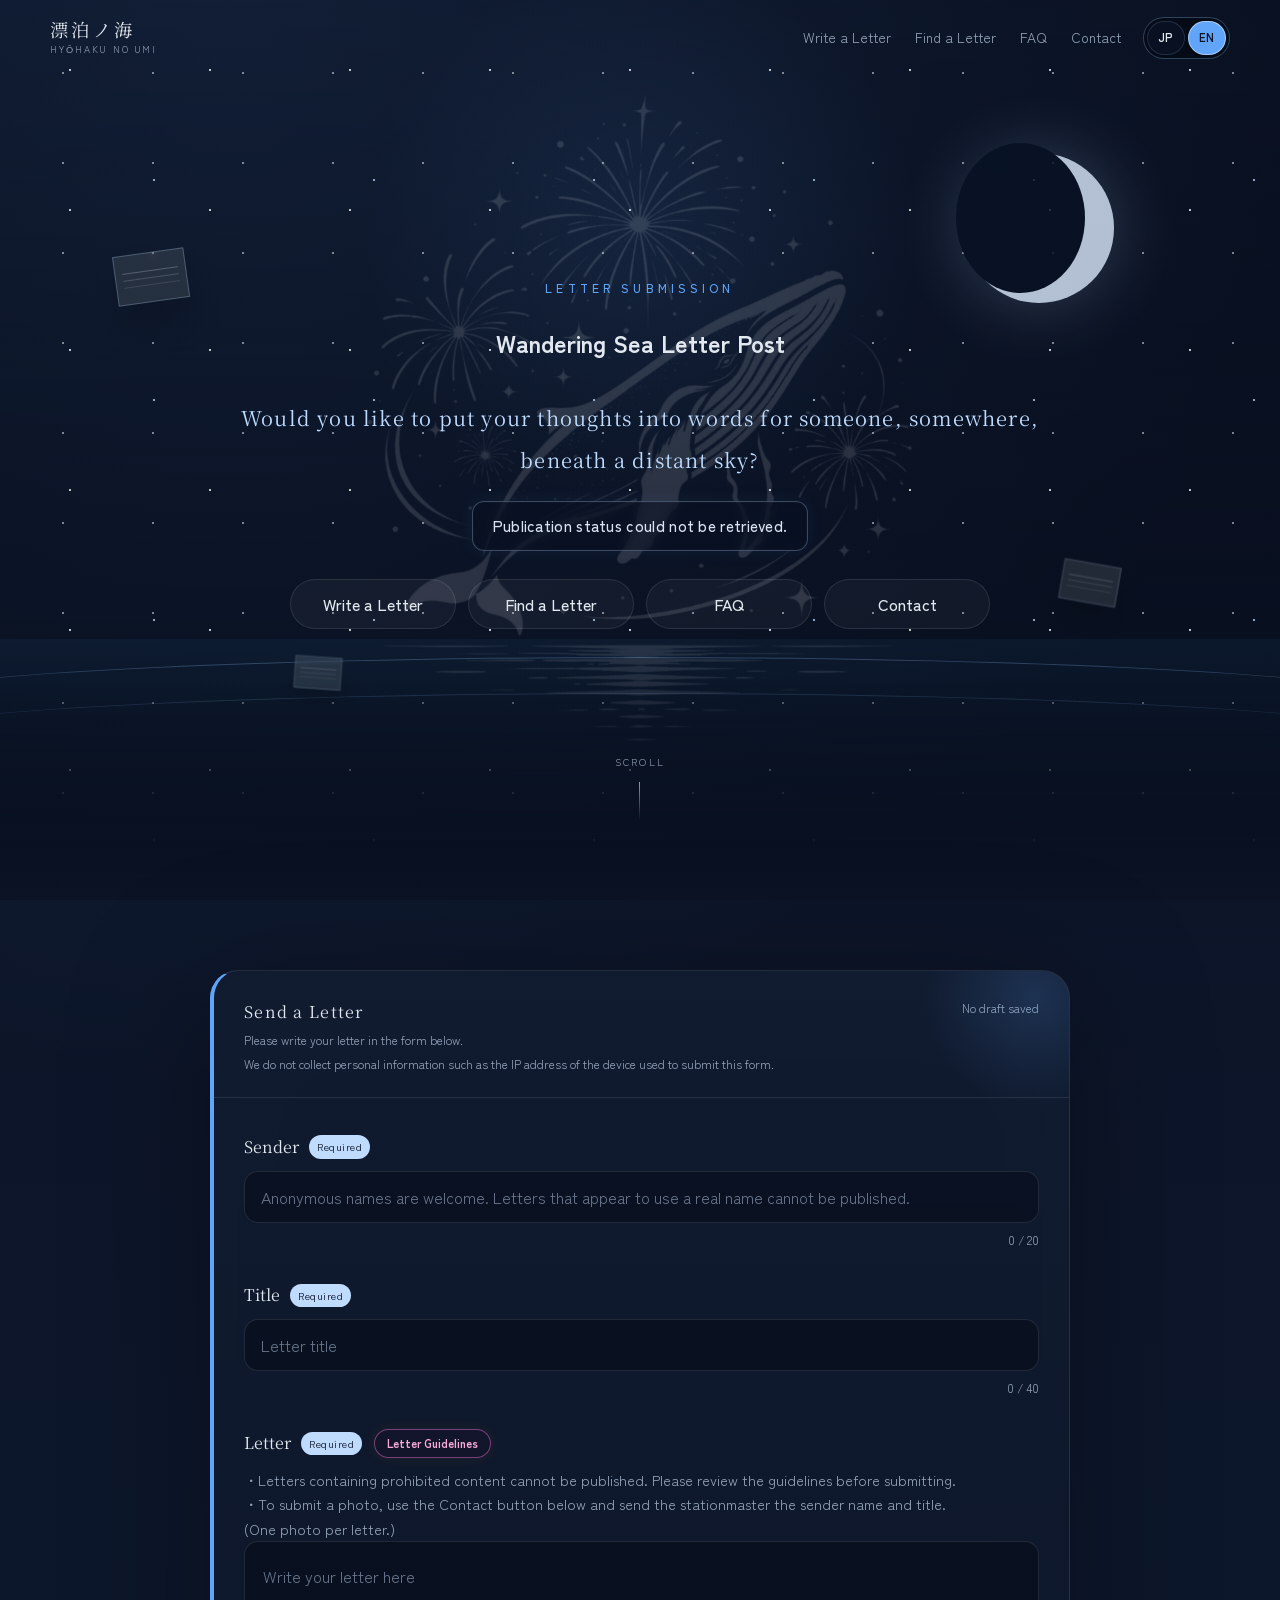
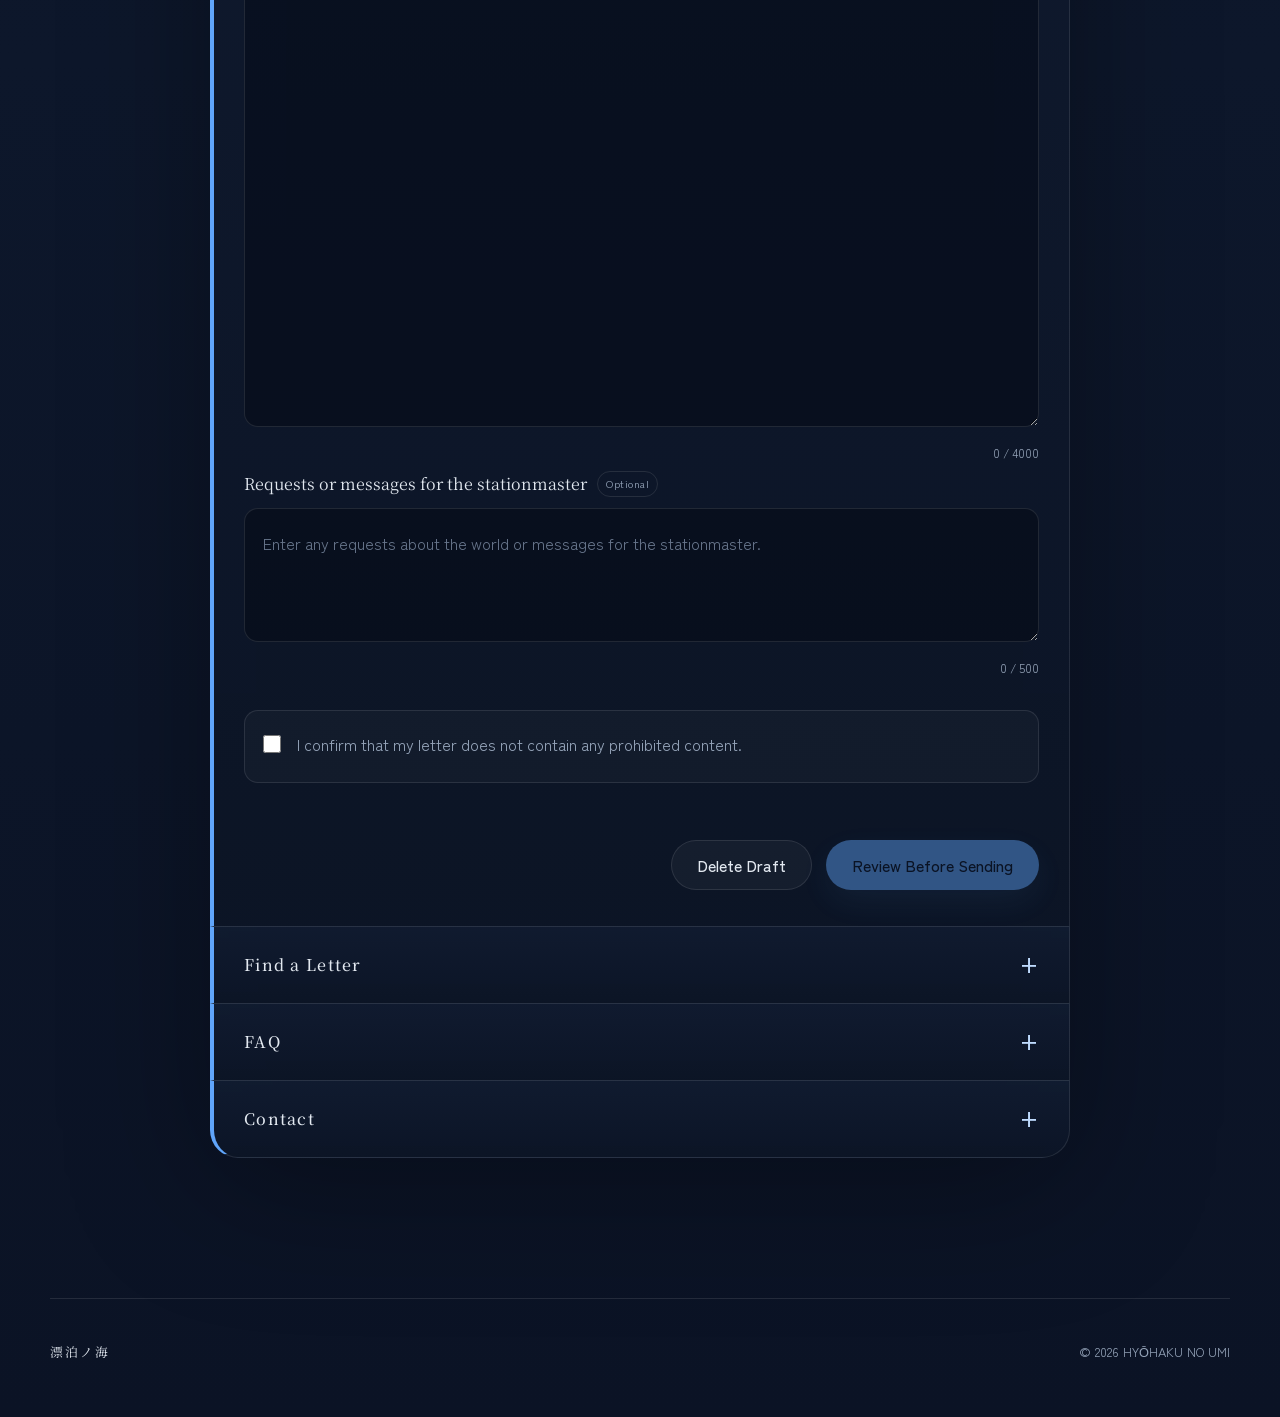
==== index.html @ 68f877d0 "Update index.html" ====
<!DOCTYPE html>
<html lang="ja">
<head>
  <meta charset="UTF-8">
  <meta name="viewport" content="width=device-width, initial-scale=1">
  <meta name="description" content="VRChatワールド『漂泊ノ海』へ、言葉にならなかった想いを手紙として投函するためのフォームです。">
  <meta name="theme-color" content="#08101f">

  <title>漂泊ノ海お手紙投函フォーム</title>

  <link rel="preconnect" href="https://fonts.googleapis.com">
  <link rel="preconnect" href="https://fonts.gstatic.com" crossorigin>
  <link href="https://fonts.googleapis.com/css2?family=Noto+Serif+JP:wght@400;500;600&family=Zen+Kaku+Gothic+New:wght@400;500;700&display=swap" rel="stylesheet">

  <link rel="stylesheet" href="styles.css">
  <script src="script.js" defer></script>
  <script
    src="https://challenges.cloudflare.com/turnstile/v0/api.js"
    defer
  ></script>
</head>

<body>
  <a class="skip-link" href="#letterForm" data-i18n="skip_link">手紙を書く場所へ移動</a>

  <header class="site-header" id="top">
    <div class="header-inner">
      <a
        class="site-logo"
        href="#top"
        aria-label="漂泊ノ海 手紙の投函 トップへ"
        data-i18n-aria-label="logo_aria"
      >
        <span class="site-logo__main">漂泊ノ海</span>
        <span class="site-logo__sub">HYŌHAKU NO UMI</span>
      </a>

      <div class="header-actions">
        <nav
          class="header-nav"
          aria-label="ページ内メニュー"
          data-i18n-aria-label="nav_aria"
        >
          <a class="header-link" href="#letterForm" data-i18n="nav_submission">お手紙を書く</a>
          <a class="header-link" href="#letterSearchSection" data-accordion-section-link data-i18n="nav_search">お手紙を探す</a>
          <a class="header-link" href="#faqSection" data-accordion-section-link data-i18n="nav_faq">よくあるご質問</a>
          <a class="header-link" href="#contactSection" data-accordion-section-link data-i18n="nav_contact">お問い合わせ</a>
        </nav>

        <div
          class="language-switcher"
          role="group"
          aria-label="表示言語"
          data-i18n-aria-label="language_switcher_aria"
        >
          <button
            class="language-switcher__button"
            type="button"
            data-language="ja"
            aria-label="日本語で表示"
            data-i18n-aria-label="language_ja_aria"
            aria-pressed="true"
          >
            JP
          </button>
          <button
            class="language-switcher__button"
            type="button"
            data-language="en"
            aria-label="英語で表示"
            data-i18n-aria-label="language_en_aria"
            aria-pressed="false"
          >
            EN
          </button>
        </div>
      </div>
    </div>
  </header>

  <main>
    <section class="hero" aria-labelledby="heroTitle">
      <div class="star-field" aria-hidden="true"></div>
      <div class="moon" aria-hidden="true"></div>

      <div class="floating-letter floating-letter--one" aria-hidden="true">
        <span></span>
      </div>
      <div class="floating-letter floating-letter--two" aria-hidden="true">
        <span></span>
      </div>
      <div class="floating-letter floating-letter--three" aria-hidden="true">
        <span></span>
      </div>
      <img
        class="hero-watermark"
        src="assets/logo.png"
        alt=""
        aria-hidden="true"
      >
      <div class="hero__content">
        <p class="eyebrow" data-i18n="hero_eyebrow">LETTER SUBMISSION</p>
        <h2 id="heroTitle" data-i18n="hero_title">漂泊ノ海お手紙投函ポスト</h2>
        <p class="hero__copy" data-i18n="hero_copy">
          いつかの、どこかの空の下の誰かへ、想いを綴ってみませんか？ 
        </p>
        <div
          class="publication-status"
          id="publicationStatus"
          role="status"
          aria-live="polite"
        >
          <span
            class="publication-status__text"
            id="publicationStatusText"
            data-i18n="publication_loading"
          >
            掲載状況を確認しています……
          </span>
        </div>
        <div class="hero-actions">
      <a class="button button--ghost" href="#letterForm" data-i18n="hero_button">
        手紙を書く
      </a>

      <a class="button button--ghost" href="#letterSearchSection" data-accordion-section-link data-i18n="nav_search">
        お手紙を探す
      </a>

      <a class="button button--ghost" href="#faqSection" data-accordion-section-link data-i18n="nav_faq">
        よくあるご質問
      </a>

      <a class="button button--ghost" href="#contactSection" data-accordion-section-link data-i18n="nav_contact">
        お問い合わせ
      </a>
</div>
      </div>

      <div class="sea" aria-hidden="true">
        <div class="sea__wave sea__wave--back"></div>
        <div class="sea__wave sea__wave--front"></div>
      </div>

      <a
        class="scroll-guide"
        href="#letterForm"
        aria-label="手紙を書く場所へ移動"
        data-i18n-aria-label="scroll_aria"
      >
        <span>SCROLL</span>
        <span class="scroll-guide__line"></span>
      </a>
    </section>
    <div class="submission-section-stack">
    <section class="section section--submission" id="letterForm">
      <div class="submission-layout submission-layout--single">
        <div class="letter-panel reveal">
          <div class="letter-panel__header">
            <div>
              <p data-i18n="submission_heading">お手紙を出す</p>
              <span class="field-note" data-i18n="submission_description">以下のフォームにお手紙をご記入ください。</span>
              <span class="field-note" data-i18n="submission_privacy">投函した端末のIPアドレス等、個人情報の収集は一切いたしません。</span>
            </div>
            <p class="draft-status" id="draftStatus" role="status" aria-live="polite" data-i18n="draft_none">下書き未保存</p>
          </div>

          <form id="submissionForm" novalidate>
            <p class="field-error form-load-error" id="ngWordsLoadError" role="alert" data-i18n="ng_words_load_error" hidden>
              入力内容の確認機能を読み込めませんでした。時間をおいて再度お試しください。
            </p>

            <div class="field-row">
              <div class="form-field">
                <label for="senderName">
                  <span data-i18n="field_sender">差出人</span>
                  <span class="field-required" data-i18n="field_required">必須</span>
                </label>
                <input
                  id="senderName"
                  name="senderName"
                  type="text"
                  maxlength="20"
                  autocomplete="off"
                  placeholder="匿名可。実名と思しきお手紙は掲載できません。"
                  data-i18n-placeholder="sender_placeholder"
                  required
                 >
                <div class="field-meta">
                  <p class="field-error" id="senderNameError"></p>
                  <p><span id="senderNameCount">0</span> / 20</p>
                </div>
              </div>

              <div class="form-field">
                <label for="title">
                  <span data-i18n="field_title">タイトル</span>
                  <span class="field-required" data-i18n="field_required">必須</span>
                </label>
                <input
                  id="title"
                  name="title"
                  type="text"
                  maxlength="40"
                  autocomplete="off"
                  placeholder="お手紙のタイトル"
                  data-i18n-placeholder="title_placeholder"
                  required
                >
                <div class="field-meta">
                  <p class="field-error" id="titleError"></p>
                  <p><span id="titleCount">0</span> / 40</p>
                </div>
              </div>
            </div>

            <div class="form-field form-field--body">
            <div class="field-label-row">
              <label for="body">
                <span data-i18n="field_body">本文</span>
                <span class="field-required" data-i18n="field_required">必須</span>
              </label>

              <button
                class="field-help-button"
                id="openLetterRulesButton"
                type="button"
              >
                <span data-i18n="guidelines_button">お手紙に関する注意事項</span>
              </button>
            </div>
              <span class="field-note field-note--multiline">
                <span data-i18n="body_note_prohibited">・注意事項に記載の内容に抵触しているお手紙は掲載できません。必ず事前に注意事項をご確認ください。</span>
                <span data-i18n="body_note_photo">・お写真のご投函は、下部のお問い合わせボタンより駅長あてに「差出人」「標題」を添えてご依頼くださいませ。</span>
                <span data-i18n="body_note_photo_limit">（1通につき1枚まで）</span>
              </span>
              <textarea
                id="body"
                name="body"
                rows="14"
                maxlength="4000"
                placeholder="お手紙の本文"
                data-i18n-placeholder="body_placeholder"
                required
              ></textarea>
              <div class="field-meta">
                <p class="field-error" id="bodyError"></p>
                <p><span id="bodyCount">0</span> / 4000</p>
              </div>
            </div>

            <div class="form-field form-field--manager-message">
              <label for="messageToManager">
                <span data-i18n="field_manager">駅長へのご要望、ご連絡事項等</span>
                <span class="field-optional" data-i18n="field_optional">任意</span>
              </label>
              <textarea
                id="messageToManager"
                name="messageToManager"
                rows="3"
                maxlength="500"
                placeholder="ワールドへのご要望や、駅長へのご連絡事項があればご記入ください。"
                data-i18n-placeholder="manager_placeholder"
              ></textarea>
              <div class="field-meta">
                <p class="field-error" id="messageToManagerError"></p>
                <p><span id="messageToManagerCount">0</span> / 500</p>
              </div>
            </div>

            <div class="rules-box">
              <label class="check-field">
                <input id="agreement" name="agreement" type="checkbox" required>
                <span data-i18n="agreement_label">
                  お手紙に禁止事項に該当する内容が含まれていないことを確認しました。
                </span>
              </label>
              <p class="field-error" id="agreementError"></p>
            </div>

            <div class="turnstile-area">
            <div
              class="cf-turnstile"
              data-sitekey="0x4AAAAAADjPiFZnCogQbMZO"
              data-callback="handleTurnstileSuccess"
              data-expired-callback="handleTurnstileExpired"
              data-error-callback="handleTurnstileError"
              data-theme="light"
              data-size="flexible"
            ></div>
            <p
              class="field-error"
              id="turnstileError"
              role="alert"
            ></p>
          </div>
            <p class="sample-notice">
            </p>
            <div class="form-actions">
              <button class="button button--ghost" id="clearDraftButton" type="button" data-i18n="clear_draft">下書きを消す</button>
              <button class="button button--primary" id="confirmSubmissionButton" type="submit" data-i18n="confirm_submission" disabled>投函前に確認する</button>
            </div>
          </form>
        </div>
      </div>
    </section>

    <section class="section section--letter-search" id="letterSearchSection" aria-labelledby="letterSearchTitle">
      <details class="letter-search-section">
        <summary class="letter-search-section-summary">
          <span id="letterSearchTitle" data-i18n="search_heading">お手紙を探す</span>
        </summary>

        <div class="letter-search-section-content">
          <p class="letter-search-introduction" data-i18n="search_description">
            差出人またはタイトルから、掲載済みのお手紙を検索できます。
          </p>

          <form class="letter-search-form" id="letterSearchForm" novalidate>
            <div class="letter-search-fields">
              <div class="form-field">
                <label for="letterSearchName" data-i18n="field_sender">差出人</label>
                <input
                  id="letterSearchName"
                  name="name"
                  type="text"
                  maxlength="20"
                  autocomplete="off"
                  placeholder="差出人を入力"
                  data-i18n-placeholder="search_sender_placeholder"
                >
              </div>

              <div class="form-field">
                <label for="letterSearchTitleInput" data-i18n="field_title">タイトル</label>
                <input
                  id="letterSearchTitleInput"
                  name="title"
                  type="text"
                  maxlength="40"
                  autocomplete="off"
                  placeholder="タイトルを入力"
                  data-i18n-placeholder="search_title_placeholder"
                >
              </div>
            </div>

            <div class="letter-search-actions">
              <button class="button button--primary" id="letterSearchButton" type="submit" data-i18n="search_button">
                手紙を探す
              </button>
            </div>

            <p
              class="letter-search-status"
              id="letterSearchStatus"
              role="status"
              aria-live="polite"
            ></p>
            <p
              class="field-error letter-search-error"
              id="letterSearchError"
              role="alert"
            ></p>
          </form>
        </div>
      </details>
    </section>

    <section class="section section--faq" id="faqSection" aria-labelledby="faqTitle">
      <details class="faq-section">
        <summary class="faq-section-summary">
          <span id="faqTitle" data-i18n="faq_heading">よくあるご質問</span>
        </summary>

        <div class="faq-section-content">
          <p class="faq-introduction" data-i18n="faq_description">
            お手紙の投函や掲載について、よくいただくご質問をまとめています。
          </p>
          <p class="faq-status" id="faqStatus" role="status" aria-live="polite" data-i18n="faq_loading">
            よくあるご質問を読み込んでいます……
          </p>
          <div class="faq-list" id="faqList"></div>
        </div>
      </details>
    </section>

    <section class="section section--trust" id="contactSection" aria-labelledby="contactTitle">
      <details class="contact-section trust-panel">
        <summary class="contact-section-summary">
          <span id="contactTitle" data-i18n="contact_heading">お問い合わせ</span>
        </summary>

        <div class="contact-section-content">
          <p data-i18n="contact_description">
            投函フォームの不具合や、お手紙の掲載状況に関するお問い合わせは、駅長までDMにてご連絡ください。
          </p>

          <a
            class="button button--primary"
            href="https://x.com/hyohakupost"
            target="_blank"
            rel="noopener noreferrer"
          >
            <span data-i18n="contact_button">Xで問い合わせる</span>
          </a>
        </div>
      </details>
    </section>
    </div>
  </main>

  <footer class="site-footer">
    <a href="#top" aria-label="漂泊ノ海のトップへ戻る" data-i18n-aria-label="footer_top_aria">漂泊ノ海</a>
    <p data-i18n="footer_copyright">© 2026 漂泊ノ海</p>
  </footer>

  <dialog
    class="letter-search-modal"
    id="letterSearchModal"
    aria-labelledby="letterSearchModalTitle"
  >
    <div class="letter-search-modal__inner">
      <div class="letter-search-modal__header">
        <h2 id="letterSearchModalTitle" data-i18n="search_results_title">お手紙の検索結果</h2>
        <button
          class="modal-close"
          id="closeLetterSearchModalButton"
          type="button"
          aria-label="検索結果を閉じる"
          data-i18n-aria-label="search_close_aria"
        >
          ×
        </button>
      </div>
      <div class="letter-search-results" id="letterSearchResults"></div>
    </div>
  </dialog>

  <dialog class="preview-modal" id="previewModal" aria-labelledby="previewTitle">
    <div class="preview-modal__inner">
      <div class="preview-modal__header">
        <div>
          <p class="preview-modal__eyebrow" data-i18n="preview_eyebrow">FINAL REVIEW</p>
          <h2 id="previewTitle" data-i18n="preview_title">この手紙を漂泊ノ海へ流しますか？</h2>
        </div>
        <button class="modal-close" id="closePreviewButton" type="button" aria-label="確認画面を閉じる" data-i18n-aria-label="preview_close_aria">×</button>
      </div>

      <article class="letter-preview">
        <h3 id="previewLetterTitle"></h3>
        <p class="letter-preview__body" id="previewLetterBody"></p>
        <p class="letter-preview__sender" id="previewLetterSender"></p>
        <div class="letter-preview__manager-message" id="previewMessageToManagerWrapper" hidden>
          <p class="letter-preview__manager-label" data-i18n="preview_manager_label">駅長へのご要望・ご連絡事項</p>
          <p id="previewMessageToManager"></p>
        </div>
      </article>

      <div class="preview-modal__actions">
        <button class="button button--ghost" id="editButton" type="button" data-i18n="preview_edit">書き直す</button>
        <button class="button button--primary" id="submitLetterButton" type="button" data-i18n="preview_submit">この内容で海へ流す</button>
      </div>
    </div>
  </dialog>

  <div class="submission-scene" id="submissionScene" aria-hidden="true">
    <div class="submission-scene__stars"></div>
    <div class="submission-scene__content">
      <div class="envelope" aria-hidden="true">
        <span class="envelope__flap"></span>
      </div>
      <p class="submission-scene__status" id="submissionSceneStatus" data-i18n="submission_sending">手紙を海へ運んでいます……</p>
      <div class="submission-scene__result" id="submissionResult" hidden>
        <p class="submission-scene__eyebrow" data-i18n="submission_received">LETTER RECEIVED</p>
        <h2 data-i18n="submission_complete">投函完了</h2>
        <p data-i18n="submission_complete_copy">いつかの、どこかの空の下の誰かへ</p>
        <button class="button button--ghost" id="writeAnotherButton" type="button" data-i18n="submission_another">もう一通、手紙を書く</button>
      </div>
    </div>
    <div class="submission-sea" aria-hidden="true"></div>
  </div>

  <dialog
  class="letter-rules-modal"
  id="letterRulesModal"
  aria-labelledby="letterRulesModalTitle"
>
  <div class="letter-rules-modal__inner">
    <div class="letter-rules-modal__header">
      <div>
        <p class="letter-rules-modal__eyebrow" data-i18n="guidelines_eyebrow">LETTER GUIDELINES</p>
        <h2 id="letterRulesModalTitle" data-i18n="guidelines_title">お手紙に関する注意事項</h2>
      </div>

      <button
        class="modal-close"
        id="closeLetterRulesButton"
        type="button"
        aria-label="注意事項を閉じる"
        data-i18n-aria-label="guidelines_close_aria"
      >
        ×
      </button>
    </div>

    <div
      class="letter-rules-modal__content"
      id="letterRulesModalContent"
    >
      <p class="letter-rules-modal__loading" data-i18n="guidelines_loading">
        注意事項を読み込んでいます。
      </p>
    </div>
  </div>
</dialog>
</body>
</html>
---- styles.css ----
:root {
  --bg-color: #0b1325;
  --bg-deep: #060b16;
  --bg-soft: #101a2f;
  --text-main: #e2e8f0;
  --text-sub: #94a3b8;
  --accent-color: #60a5fa;
  --accent-strong: #bfdbfe;
  --panel: rgba(255, 255, 255, 0.05);
  --panel-strong: rgba(17, 28, 49, 0.94);
  --line: rgba(255, 255, 255, 0.10);
  --error: #fda4af;
  --shadow: 0 24px 70px rgba(0, 0, 0, 0.34);
  --radius-lg: 28px;
  --radius-md: 18px;
  --max-width: 1180px;
  --header-height: 76px;
}

* {
  box-sizing: border-box;
}

html {
  scroll-behavior: smooth;
  scroll-padding-top: calc(var(--header-height) + 24px);
}

body {
  margin: 0;
  color: var(--text-main);
  background:
    radial-gradient(circle at 18% 0%, rgba(96, 165, 250, 0.12), transparent 34%),
    linear-gradient(180deg, var(--bg-color) 0%, #0d172b 55%, var(--bg-color) 100%);
  font-family: "Zen Kaku Gothic New", sans-serif;
  line-height: 1.9;
}

body.modal-open {
  overflow: hidden;
}

button,
input,
textarea {
  font: inherit;
}

button {
  color: inherit;
}

a {
  color: inherit;
}

.skip-link {
  position: fixed;
  top: 10px;
  left: 10px;
  z-index: 5000;
  padding: 10px 14px;
  color: var(--bg-color);
  background: var(--text-main);
  border-radius: 8px;
  transform: translateY(-160%);
}

.skip-link:focus {
  transform: translateY(0);
}

.site-header {
  position: fixed;
  inset: 0 0 auto;
  z-index: 1000;
  height: var(--header-height);
  border-bottom: 1px solid transparent;
  transition: background 0.3s ease, border-color 0.3s ease, backdrop-filter 0.3s ease;
}

.site-header.is-scrolled {
  background: rgba(11, 19, 37, 0.86);
  border-color: var(--line);
  backdrop-filter: blur(18px);
}

.header-inner {
  width: min(calc(100% - 40px), var(--max-width));
  height: 100%;
  margin: 0 auto;
  display: flex;
  align-items: center;
  justify-content: space-between;
}

.site-logo {
  display: inline-flex;
  flex-direction: column;
  text-decoration: none;
  line-height: 1;
}

.site-logo__main {
  font-family: "Noto Serif JP", serif;
  font-size: 1.14rem;
  letter-spacing: 0.18em;
}

.site-logo__sub {
  margin-top: 7px;
  color: var(--text-sub);
  font-size: 0.58rem;
  letter-spacing: 0.22em;
}

.header-actions {
  min-width: 0;
  display: flex;
  align-items: center;
  gap: 22px;
}

.header-nav {
  display: flex;
  align-items: center;
  gap: 24px;
}

.header-link {
  position: relative;
  color: var(--text-sub);
  font-size: 0.86rem;
  text-decoration: none;
}

.header-link::after {
  content: "";
  position: absolute;
  left: 0;
  bottom: -7px;
  width: 100%;
  height: 1px;
  background: var(--accent-color);
  transform: scaleX(0);
  transition: transform 0.25s ease;
}

.header-link:hover,
.header-link:focus-visible {
  color: var(--text-main);
}

.header-link:hover::after,
.header-link:focus-visible::after {
  transform: scaleX(1);
}

.language-switcher {
  flex: 0 0 auto;
  display: inline-flex;
  align-items: center;
  gap: 3px;
  padding: 3px;
  background: rgba(3, 9, 19, 0.72);
  border: 1px solid rgba(147, 197, 253, 0.3);
  border-radius: 999px;
}

.language-switcher__button {
  appearance: none;
  -webkit-appearance: none;
  min-width: 38px;
  min-height: 34px;
  padding: 0 9px;
  color: var(--text-main);
  background: rgba(11, 19, 37, 0.82);
  border: 1px solid rgba(147, 197, 253, 0.16);
  border-radius: 999px;
  font-size: 0.7rem;
  font-weight: 700;
  letter-spacing: 0.08em;
  cursor: pointer;
  transition: color 0.2s ease, background 0.2s ease;
}

.language-switcher__button[aria-pressed="true"] {
  color: var(--bg-color);
  background: var(--accent-color);
  border-color: rgba(191, 219, 254, 0.78);
}

.language-switcher__button:hover:not([aria-pressed="true"]) {
  color: var(--accent-strong);
  background: rgba(30, 58, 95, 0.72);
  border-color: rgba(147, 197, 253, 0.42);
}

.language-switcher__button:focus-visible {
  outline: 2px solid var(--accent-color);
  outline-offset: 2px;
}

.hero {
  position: relative;
  min-height: 100svh;
  display: grid;
  place-items: center;
  isolation: isolate;
  overflow: hidden;
  padding: calc(var(--header-height) + 80px) 24px 150px;
  background:
    linear-gradient(180deg, rgba(5, 10, 22, 0.22), rgba(5, 10, 22, 0.54)),
    radial-gradient(circle at 50% 26%, rgba(76, 131, 199, 0.18), transparent 30%);
}

.hero::after {
  content: "";
  position: absolute;
  inset: auto 0 0;
  z-index: 4;
  height: 24%;
  pointer-events: none;
  background: linear-gradient(180deg, transparent, var(--bg-color));
}

.star-field,
.submission-scene__stars {
  position: absolute;
  inset: 0;
  pointer-events: none;
  opacity: 0.8;
  background-image:
    radial-gradient(circle, rgba(255,255,255,0.95) 0 1px, transparent 1.5px),
    radial-gradient(circle, rgba(191,219,254,0.9) 0 1px, transparent 1.6px),
    radial-gradient(circle, rgba(255,255,255,0.6) 0 0.8px, transparent 1.3px);
  background-size: 140px 140px, 220px 220px, 90px 90px;
  background-position: 0 0, 44px 70px, 18px 28px;
  animation: starsDrift 30s linear infinite;
}

@keyframes starsDrift {
  to { background-position: 140px 80px, 264px 160px, 108px 86px; }
}

.moon {
  position: absolute;
  top: 17%;
  right: 13%;
  width: clamp(90px, 12vw, 150px);
  aspect-ratio: 1;
  border-radius: 50%;
  background: #d9e7fb;
  box-shadow: 0 0 70px rgba(191, 219, 254, 0.28);
  opacity: 0.82;
}

.moon::after {
  content: "";
  position: absolute;
  inset: -7% 19% 7% -5%;
  border-radius: 50%;
  background: #091225;
}

.sea,
.scroll-guide {
  z-index: 2;
}

.hero__content {
  position: relative;
  z-index: 2;
  width: min(860px, 100%);
  text-align: center;
}

.eyebrow,
.section-heading__en,
.submission-guide__label,
.preview-modal__eyebrow,
.submission-scene__eyebrow {
  margin: 0 0 18px;
  color: var(--accent-color);
  font-size: 0.76rem;
  font-weight: 500;
  letter-spacing: 0.34em;
}

.hero h1 {
  margin: 0;
  font-family: "Noto Serif JP", serif;
  font-size: clamp(3.1rem, 8vw, 6.8rem);
  font-weight: 500;
  letter-spacing: 0.16em;
  text-indent: 0.16em;
  line-height: 1.25;
  text-shadow: 0 14px 44px rgba(0,0,0,0.48);
}

.hero__copy {
  margin: 32px auto 20px;
  color: var(--accent-strong);
  font-family: "Noto Serif JP", serif;
  font-size: clamp(1rem, 2vw, 1.25rem);
  letter-spacing: 0.06em;
  line-height: 2.1;
}

.hero-actions {
  display: grid;
  grid-template-columns: repeat(4, minmax(0, 1fr));
  width: min(100%, 700px);
  margin-inline: auto;
  gap: 12px;
}

.hero-actions .button {
  width: 100%;
  min-width: 0;
  height: 100%;
  padding-inline: 12px;
  text-align: center;
  line-height: 1.45;
}

.publication-status {
  display: flex;
  align-items: center;
  justify-content: center;

  width: fit-content;
  max-width: min(100%, 760px);
  margin: 0 auto 28px;
  padding: 11px 20px;

  color: rgba(232, 241, 255, 0.94);
  background: rgba(8, 18, 37, 0.64);
  border: 1px solid rgba(191, 219, 254, 0.28);
  border-radius: 12px;

  font-size: 0.95rem;
  font-weight: 500;
  line-height: 1.7;
  letter-spacing: 0.02em;
  text-align: center;
  overflow-wrap: anywhere;

  box-shadow:
    0 0 18px rgba(96, 165, 250, 0.08),
    inset 0 0 0 1px rgba(255, 255, 255, 0.02);

  backdrop-filter: blur(6px);
}

.button {
  display: inline-flex;
  min-height: 50px;
  align-items: center;
  justify-content: center;
  padding: 0 25px;
  border: 1px solid transparent;
  border-radius: 999px;
  text-decoration: none;
  font-weight: 500;
  cursor: pointer;
  transition: transform 0.2s ease, background 0.2s ease, border-color 0.2s ease, opacity 0.2s ease;
}

.button:hover:not(:disabled) {
  transform: translateY(-2px);
}

.button:disabled {
  cursor: not-allowed;
  opacity: 0.45;
  transform: none;
}

.button--primary {
  color: var(--bg-color);
  background: var(--accent-color);
  box-shadow: 0 12px 34px rgba(96, 165, 250, 0.16);
}

.button--primary:hover:not(:disabled) {
  background: #93c5fd;
}

.button--ghost {
  color: var(--text-main);
  background: rgba(255,255,255,0.04);
  border-color: var(--line);
}

.button--ghost:hover:not(:disabled) {
  background: rgba(255,255,255,0.09);
  border-color: rgba(255,255,255,0.28);
}

.floating-letter {
  position: absolute;
  z-index: 3;
  width: 72px;
  aspect-ratio: 1.45;
  padding: 7px;
  border: 1px solid rgba(191, 219, 254, 0.26);
  background: rgba(221, 232, 246, 0.12);
  box-shadow: 0 20px 35px rgba(0,0,0,0.18);
  transform: rotate(-8deg);
  backdrop-filter: blur(3px);
  animation: letterFloat 7s ease-in-out infinite;
}

.floating-letter span {
  display: block;
  width: 100%;
  height: 1px;
  margin-top: 10px;
  background: rgba(226, 232, 240, 0.26);
  box-shadow: 0 7px 0 rgba(226, 232, 240, 0.18), 0 14px 0 rgba(226, 232, 240, 0.12);
}

.floating-letter--one {
  top: 28%;
  left: 9%;
}

.floating-letter--two {
  top: 62%;
  right: 12%;
  animation-delay: -2.4s;
  transform: rotate(10deg) scale(0.8);
}

.floating-letter--three {
  top: 72%;
  left: 22%;
  animation-delay: -4.1s;
  transform: rotate(4deg) scale(0.65);
}

@keyframes letterFloat {
  0%, 100% { translate: 0 0; rotate: -2deg; }
  50% { translate: 0 -18px; rotate: 3deg; }
}

.sea {
  position: absolute;
  inset: auto 0 0;
  z-index: 2;
  height: 29%;
  overflow: hidden;
  background: linear-gradient(180deg, rgba(29, 72, 112, 0.15), rgba(4, 10, 21, 0.9));
}

.sea__wave {
  position: absolute;
  left: -10%;
  width: 120%;
  height: 90px;
  border-radius: 50%;
  border-top: 1px solid rgba(147, 197, 253, 0.26);
}

.sea__wave--back {
  top: 18px;
  animation: waveMove 8s ease-in-out infinite;
}

.sea__wave--front {
  top: 54px;
  opacity: 0.6;
  animation: waveMove 6s ease-in-out infinite reverse;
}

@keyframes waveMove {
  0%, 100% { transform: translateX(-2%) scaleY(0.9); }
  50% { transform: translateX(2%) scaleY(1.1); }
}

.scroll-guide {
  position: absolute;
  bottom: 80px;
  z-index: 7;
  display: flex;
  flex-direction: column;
  align-items: center;
  gap: 10px;
  color: var(--text-sub);
  font-size: 0.62rem;
  letter-spacing: 0.22em;
  text-decoration: none;
}
.turnstile-area {
  margin-top: 22px;
  display: flex;
  flex-direction: column;
  align-items: flex-start;
}
.scroll-guide__line {
  width: 1px;
  height: 38px;
  background: linear-gradient(var(--accent-color), transparent);
  animation: scrollLine 1.8s ease-in-out infinite;
}

@keyframes scrollLine {
  0%, 100% { opacity: 0.35; transform: scaleY(0.65); transform-origin: top; }
  50% { opacity: 1; transform: scaleY(1); }
}

.section {
  width: min(calc(100% - 40px), var(--max-width));
  margin: 0 auto;
  padding: 120px 0;
}

.section-heading {
  margin-bottom: 52px;
}

.section-heading h2,
.trust-panel h2 {
  margin: 0;
  font-family: "Noto Serif JP", serif;
  font-size: clamp(1.2rem, 1.3vw, 1.5rem);
  font-weight: 500;
  letter-spacing: 0.1em;
}

.section-heading__description {
  max-width: 700px;
  margin: 18px 0 0;
  color: var(--text-sub);
}

.submission-layout {
  display: grid;
  grid-template-columns: minmax(260px, 0.65fr) minmax(0, 1.35fr);
  gap: 34px;
  align-items: start;
}

.submission-guide {
  position: sticky;
  top: calc(var(--header-height) + 24px);
  padding: 34px;
  color: var(--text-sub);
  background: linear-gradient(145deg, rgba(255,255,255,0.065), rgba(255,255,255,0.025));
  border: 1px solid var(--line);
  border-radius: var(--radius-lg);
  box-shadow: var(--shadow);
}

.submission-guide h3 {
  margin: 0 0 18px;
  color: var(--text-main);
  font-family: "Noto Serif JP", serif;
  font-size: 1.45rem;
  font-weight: 500;
  line-height: 1.7;
}

.submission-facts {
  margin: 28px 0;
}

.submission-facts div {
  display: flex;
  align-items: baseline;
  justify-content: space-between;
  gap: 20px;
  padding: 13px 0;
  border-bottom: 1px solid var(--line);
}

.submission-facts dt {
  color: var(--text-sub);
  font-size: 0.85rem;
}

.submission-facts dd {
  margin: 0;
  color: var(--accent-strong);
  font-family: "Noto Serif JP", serif;
  text-align: right;
}

.privacy-note {
  display: grid;
  grid-template-columns: auto 1fr;
  gap: 14px;
  padding: 18px;
  background: rgba(96, 165, 250, 0.07);
  border: 1px solid rgba(96, 165, 250, 0.18);
  border-radius: 14px;
}

.privacy-note span {
  color: var(--accent-strong);
  font-size: 1.4rem;
}

.section--submission {
  padding-top: 70px;
}

.submission-section-stack {
  width: min(calc(100% - 40px), 860px);
  margin: 0 auto;
  padding: 70px 0 140px;
  filter: drop-shadow(var(--shadow));
}

.submission-section-stack > .section {
  width: 100%;
  margin: 0;
  padding: 0;
}

.submission-section-stack .submission-layout {
  width: 100%;
}

.privacy-note p {
  margin: 0;
  font-size: 0.88rem;
}

.letter-panel {
  position: relative;
  overflow: hidden;
  background:
    linear-gradient(180deg, rgba(17, 28, 49, 0.94), rgba(12, 21, 38, 0.98)),
    repeating-linear-gradient(0deg, transparent 0 42px, rgba(255,255,255,0.02) 43px);
  border: 1px solid var(--line);
  border-left: 4px solid var(--accent-color);
  border-radius: var(--radius-lg);
  box-shadow: var(--shadow);
}

.letter-panel::before {
  content: "";
  position: absolute;
  top: -90px;
  right: -80px;
  width: 230px;
  aspect-ratio: 1;
  border-radius: 50%;
  background: radial-gradient(circle, rgba(96, 165, 250, 0.16), transparent 68%);
  pointer-events: none;
}

.letter-panel__header {
  display: flex;
  align-items: flex-start;
  justify-content: space-between;
  gap: 20px;
  padding: 26px 30px 22px;
  border-bottom: 1px solid var(--line);
}

.letter-panel__header p {
  margin: 0;
  font-family: "Noto Serif JP", serif;
  letter-spacing: 0.08em;
}

.letter-panel__header span {
  display: block;
  margin-top: 3px;
  color: var(--text-sub);
  font-size: 0.76rem;
}

.letter-panel__header .draft-status {
  color: var(--text-sub);
  font-family: "Zen Kaku Gothic New", sans-serif;
  font-size: 0.74rem;
  letter-spacing: 0;
  white-space: nowrap;
}

#submissionForm {
  padding: 34px 30px 36px;
}

.field-row {
  display: grid;
  grid-template-columns: 1fr;
  gap: 24px;
}

.form-field + .form-field--body,
.form-field--body {
  margin-top: 24px;
}

.form-field label {
  display: flex;
  align-items: center;
  gap: 10px;
  margin-bottom: 9px;
  color: var(--text-main);
  font-family: "Noto Serif JP", serif;
}

.field-required,
.field-optional {
  padding: 2px 8px;
  border-radius: 999px;
  font-family: "Zen Kaku Gothic New", sans-serif;
  font-size: 0.64rem;
  letter-spacing: 0.05em;
}

.field-required {
  color: var(--bg-color);
  background: var(--accent-strong);
}

.field-optional {
  color: var(--text-sub);
  border: 1px solid var(--line);
}

input[type="text"],
textarea {
  width: 100%;
  color: var(--text-main);
  background: rgba(3, 9, 19, 0.44);
  border: 1px solid var(--line);
  border-radius: 14px;
  outline: none;
  transition: border-color 0.2s ease, background 0.2s ease, box-shadow 0.2s ease;
}

input[type="text"] {
  height: 52px;
  padding: 0 16px;
}

textarea {
  min-height: 320px;
  padding: 18px;
  line-height: 2;
  resize: vertical;
}

.form-field--manager-message textarea {
  min-height: 110px;
}

input[type="text"]::placeholder,
textarea::placeholder {
  color: #66748a;
}

input[type="text"]:focus,
textarea:focus {
  background: rgba(3, 9, 19, 0.65);
  border-color: rgba(96, 165, 250, 0.75);
  box-shadow: 0 0 0 3px rgba(96, 165, 250, 0.11);
}

input[aria-invalid="true"],
textarea[aria-invalid="true"] {
  border-color: var(--error);
}

.field-meta {
  min-height: 27px;
  display: flex;
  justify-content: space-between;
  gap: 16px;
  margin-top: 6px;
  color: var(--text-sub);
  font-size: 0.74rem;
}

.field-meta p {
  margin: 0;
}

.field-error {
  margin: 5px 0 0;
  color: var(--error);
  font-size: 0.78rem;
  font-weight: 700;
}

.form-load-error {
  margin: 0 0 18px;
}

.rules-box {
  margin-top: 26px;
  padding: 18px;
  background: rgba(255,255,255,0.026);
  border: 1px solid var(--line);
  border-radius: 14px;
}

.check-field {
  display: grid;
  grid-template-columns: 22px 1fr;
  gap: 12px;
  align-items: start;
  color: var(--text-sub);
  cursor: pointer;
}

.check-field input {
  width: 18px;
  height: 18px;
  margin: 6px 0 0;
  accent-color: var(--accent-color);
}

.turnstile-sample {
  margin-top: 22px;
  min-height: 76px;
  display: grid;
  grid-template-columns: 42px 1fr auto;
  align-items: center;
  gap: 14px;
  padding: 14px 16px;
  background: #f3f5f8;
  color: #253047;
  border: 1px solid rgba(255,255,255,0.22);
  border-radius: 9px;
}

.turnstile-sample__check {
  width: 34px;
  height: 34px;
  display: grid;
  place-items: center;
  color: white;
  background: #3975d1;
  border-radius: 6px;
  font-weight: 700;
}

.turnstile-sample p,
.turnstile-sample span {
  margin: 0;
}

.turnstile-sample p {
  font-size: 0.9rem;
  font-weight: 700;
  line-height: 1.5;
}

.turnstile-sample span {
  display: block;
  color: #69748a;
  font-size: 0.7rem;
  line-height: 1.4;
}

.turnstile-sample strong {
  color: #4f5e77;
  font-size: 0.62rem;
  letter-spacing: 0.08em;
}

.sample-notice {
  margin: 14px 0 0;
  color: var(--text-sub);
  font-size: 0.76rem;
}

.form-actions {
  margin-top: 30px;
  display: flex;
  justify-content: flex-end;
  gap: 14px;
}

.section--letter-search,
.section--faq {
  padding: 0;
}

.letter-search-section,
.faq-section {
  width: 100%;
  max-width: 860px;
  margin: 0 auto;
  overflow: hidden;
  background:
    linear-gradient(180deg, rgba(17, 28, 49, 0.94), rgba(12, 21, 38, 0.98)),
    repeating-linear-gradient(0deg, transparent 0 42px, rgba(255,255,255,0.02) 43px);
  border: 1px solid var(--line);
  border-left: 4px solid var(--accent-color);
  border-top: 0;
  border-radius: 0;
  box-shadow: none;
}

.letter-search-section-summary,
.faq-section-summary,
.contact-section-summary,
.faq-question {
  list-style: none;
}

.letter-search-section-summary::-webkit-details-marker,
.faq-section-summary::-webkit-details-marker,
.contact-section-summary::-webkit-details-marker,
.faq-question::-webkit-details-marker {
  display: none;
}

.letter-search-section-summary,
.faq-section-summary,
.contact-section-summary {
  position: relative;
  min-height: 76px;
  display: flex;
  align-items: center;
  padding: 22px 64px 22px 30px;
  font-family: "Noto Serif JP", serif;
  font-weight: 500;
  letter-spacing: 0.08em;
  cursor: pointer;
  transition: background 0.2s ease;
  caret-color: transparent;
  user-select: none;
}

.letter-search-section-summary:hover,
.faq-section-summary:hover,
.contact-section-summary:hover {
  background: rgba(255,255,255,0.035);
}

.letter-search-section-summary::after,
.faq-section-summary::after,
.contact-section-summary::after {
  content: "+";
  position: absolute;
  right: 30px;
  color: var(--accent-strong);
  font-family: "Zen Kaku Gothic New", sans-serif;
  font-size: 1.35rem;
  line-height: 1;
}

.letter-search-section[open] > .letter-search-section-summary,
.faq-section[open] > .faq-section-summary,
.contact-section[open] > .contact-section-summary {
  border-bottom: 1px solid var(--line);
}

.letter-search-section[open] > .letter-search-section-summary::after,
.faq-section[open] > .faq-section-summary::after,
.contact-section[open] > .contact-section-summary::after {
  content: "−";
}

.letter-search-section-summary:focus-visible,
.faq-section-summary:focus-visible,
.contact-section-summary:focus-visible,
.faq-question:focus-visible {
  outline: 2px solid var(--accent-color);
  outline-offset: -4px;
}

.letter-search-section-content {
  padding: 26px 30px 34px;
}

.letter-search-introduction {
  margin: 0 0 22px;
  color: var(--text-sub);
  font-size: 0.82rem;
}

.letter-search-fields {
  display: grid;
  grid-template-columns: repeat(2, minmax(0, 1fr));
  gap: 20px;
}

.letter-search-actions {
  margin-top: 24px;
  display: flex;
  justify-content: flex-end;
}

.letter-search-status,
.letter-search-error {
  margin-bottom: 0;
  white-space: pre-line;
}

.letter-search-status {
  min-height: 1.7em;
  margin-top: 16px;
  color: var(--text-sub);
  font-size: 0.78rem;
}

.faq-section-content {
  padding: 26px 30px 34px;
}

.faq-introduction,
.faq-status {
  color: var(--text-sub);
  font-size: 0.82rem;
}

.faq-introduction {
  margin: 0 0 22px;
}

.faq-status {
  margin: 0;
  white-space: pre-line;
}

.faq-list {
  display: grid;
  gap: 12px;
}

.faq-item {
  overflow: hidden;
  background: rgba(3, 9, 19, 0.28);
  border: 1px solid var(--line);
  border-radius: 14px;
}

.faq-question {
  position: relative;
  min-height: 62px;
  display: grid;
  grid-template-columns: 30px minmax(0, 1fr) 24px;
  gap: 12px;
  align-items: center;
  padding: 14px 16px;
  cursor: pointer;
  font-weight: 700;
  overflow-wrap: anywhere;
}

.faq-toggle {
  color: var(--accent-strong);
  font-size: 1.2rem;
  font-weight: 400;
  line-height: 1;
  text-align: center;
}

.faq-toggle::before {
  content: "+";
}

.faq-item[open] .faq-toggle::before {
  content: "−";
}

.faq-badge {
  width: 28px;
  height: 28px;
  display: inline-grid;
  place-items: center;
  color: var(--bg-color);
  background: var(--accent-strong);
  border-radius: 50%;
  font-family: "Noto Serif JP", serif;
  font-weight: 700;
  line-height: 1;
}

.faq-answer {
  display: grid;
  grid-template-columns: 30px minmax(0, 1fr);
  gap: 12px;
  margin: 0 16px;
  padding: 18px 0 22px 18px;
  color: var(--text-sub);
  border-top: 1px solid var(--line);
}

.faq-answer-content {
  min-width: 0;
  overflow-wrap: anywhere;
  line-height: 1.9;
}

.faq-answer-content p {
  margin: 0;
  white-space: pre-line;
}

.faq-answer-content p + p {
  margin-top: 1em;
}

.faq-answer-content a {
  color: var(--accent-strong);
  text-decoration: underline;
  text-decoration-color: rgba(191, 219, 254, 0.55);
  text-underline-offset: 0.18em;
  transition: color 0.2s ease, text-decoration-color 0.2s ease;
}

.faq-answer-content a:hover {
  color: var(--text-main);
  text-decoration-color: currentColor;
}

.faq-answer-content a:focus-visible {
  outline: 2px solid var(--accent-color);
  outline-offset: 3px;
  border-radius: 2px;
}

.section--trust {
  padding: 0;
}

.trust-panel {
  width: 100%;
  max-width: 860px;
  margin: 0 auto;
  padding: 0;
  text-align: left;
  background:
    linear-gradient(180deg, rgba(17, 28, 49, 0.94), rgba(12, 21, 38, 0.98)),
    repeating-linear-gradient(0deg, transparent 0 42px, rgba(255,255,255,0.02) 43px);
  border: 1px solid var(--line);
  border-top: 0;
  border-left: 4px solid var(--accent-color);
  border-radius: 0 0 var(--radius-lg) var(--radius-lg);
  box-shadow: none;
}

.contact-section-content {
  display: flex;
  align-items: flex-start;
  flex-direction: column;
  padding: 34px 30px 36px;
}

.contact-section-content .button {
  align-self: flex-end;
}

.trust-panel .section-heading__en {
  margin-bottom: 3px;
  color: var(--text-sub);
  font-size: 0.76rem;
  letter-spacing: 0.08em;
}

.trust-panel h2 {
  font-size: 1rem;
  letter-spacing: 0.08em;
}

.trust-panel h2 + p {
  max-width: none;
  margin: 18px 0 0;
  color: var(--text-sub);
  font-size: 0.76rem;
}

.submission-section-stack .letter-panel {
  border-radius: var(--radius-lg) var(--radius-lg) 0 0;
  box-shadow: none;
}

.site-footer {
  width: min(calc(100% - 40px), var(--max-width));
  margin: 0 auto;
  padding: 28px 0 40px;
  display: flex;
  align-items: center;
  justify-content: space-between;
  color: var(--text-sub);
  border-top: 1px solid var(--line);
  font-size: 0.8rem;
}

.site-footer a {
  color: var(--text-main);
  font-family: "Noto Serif JP", serif;
  text-decoration: none;
  letter-spacing: 0.16em;
}

.letter-search-modal {
  width: min(720px, calc(100% - 30px));
  max-height: 88svh;
  padding: 0;
  overflow: hidden;
  color: var(--text-main);
  background: linear-gradient(145deg, rgba(17, 28, 49, 0.99), rgba(8, 15, 29, 0.99));
  border: 1px solid var(--line);
  border-radius: var(--radius-lg);
  box-shadow: var(--shadow);
  opacity: 0;
  transform: scale(0.95) translateY(12px);
  transition: opacity 0.28s ease, transform 0.28s ease;
}

.letter-search-modal.is-visible {
  opacity: 1;
  transform: scale(1) translateY(0);
}

.letter-search-modal::backdrop {
  background: rgba(0,0,0,0.76);
  backdrop-filter: blur(8px);
}

.letter-search-modal__inner {
  max-height: 88svh;
  display: flex;
  flex-direction: column;
}

.letter-search-modal__header {
  flex: 0 0 auto;
  display: flex;
  align-items: flex-start;
  justify-content: space-between;
  gap: 18px;
  padding: 26px 28px 20px;
  border-bottom: 1px solid var(--line);
}

.letter-search-modal__header h2 {
  margin: 0;
  font-family: "Noto Serif JP", serif;
  font-size: clamp(1.35rem, 3vw, 1.9rem);
  font-weight: 500;
}

.letter-search-results {
  min-height: 0;
  display: grid;
  gap: 14px;
  padding: 24px 28px 28px;
  overflow-y: auto;
}

.letter-search-result {
  padding: 18px 20px;
  background: rgba(3, 9, 19, 0.34);
  border: 1px solid var(--line);
  border-radius: 14px;
}

.letter-search-result__id-row {
  display: flex;
  align-items: center;
  justify-content: space-between;
  gap: 16px;
}

.letter-search-result p {
  margin: 0;
  overflow-wrap: anywhere;
}

.letter-search-result p + p {
  margin-top: 8px;
}

.letter-search-result__label {
  color: var(--text-sub);
}

.letter-search-copy-button {
  flex: 0 0 auto;
  padding: 5px 10px;
  color: var(--accent-strong);
  background: rgba(96, 165, 250, 0.08);
  border: 1px solid rgba(191, 219, 254, 0.2);
  border-radius: 7px;
  font-size: 0.72rem;
  cursor: pointer;
}

.letter-search-copy-button:hover,
.letter-search-copy-button:focus-visible {
  background: rgba(96, 165, 250, 0.16);
  border-color: rgba(191, 219, 254, 0.38);
}

.preview-modal {
  width: min(780px, calc(100% - 30px));
  max-height: 88svh;
  padding: 0;
  overflow: hidden;
  color: var(--text-main);
  background: linear-gradient(145deg, rgba(17, 28, 49, 0.99), rgba(8, 15, 29, 0.99));
  border: 1px solid var(--line);
  border-radius: var(--radius-lg);
  box-shadow: var(--shadow);
  opacity: 0;
  transform: scale(0.95) translateY(12px);
  transition: opacity 0.28s ease, transform 0.28s ease;
}

.preview-modal.is-visible {
  opacity: 1;
  transform: scale(1) translateY(0);
}

.preview-modal::backdrop {
  background: rgba(0,0,0,0.76);
  backdrop-filter: blur(8px);
}

.preview-modal__inner {
  max-height: 88svh;
  display: flex;
  flex-direction: column;
}

.preview-modal__header {
  display: flex;
  align-items: flex-start;
  justify-content: space-between;
  gap: 18px;
  padding: 26px 28px 20px;
  border-bottom: 1px solid var(--line);
}

.preview-modal__header h2 {
  margin: 0;
  font-family: "Noto Serif JP", serif;
  font-size: clamp(1.35rem, 3vw, 1.9rem);
  font-weight: 500;
}

.modal-close {
  width: 42px;
  height: 42px;
  flex: 0 0 auto;
  color: var(--text-main);
  background: transparent;
  border: 1px solid var(--line);
  border-radius: 50%;
  cursor: pointer;
  font-size: 1.35rem;
}

.letter-preview {
  margin: 26px 28px 0;
  padding: 34px;
  overflow-y: auto;
  color: #233047;
  background:
    linear-gradient(rgba(250, 247, 239, 0.97), rgba(239, 235, 224, 0.97)),
    repeating-linear-gradient(0deg, transparent 0 34px, rgba(35, 48, 71, 0.05) 35px);
  border-radius: 16px;
  box-shadow: inset 0 0 0 1px rgba(35,48,71,0.08);
}

.letter-preview__to,
.letter-preview__sender {
  font-family: "Noto Serif JP", serif;
}

.letter-preview__to {
  margin: 0 0 24px;
  color: #68758a;
  font-size: 0.86rem;
}

.letter-preview h3 {
  margin: 0 0 24px;
  font-family: "Noto Serif JP", serif;
  font-size: 1.45rem;
  font-weight: 600;
}

.letter-preview__body {
  min-height: 180px;
  margin: 0;
  white-space: pre-wrap;
  overflow-wrap: anywhere;
  font-family: "Noto Serif JP", serif;
  line-height: 2.15;
}

.letter-preview__sender {
  margin: 30px 0 0;
  text-align: right;
}

.letter-preview__manager-message {
  margin-top: 28px;
  padding-top: 20px;
  border-top: 1px solid rgba(35, 48, 71, 0.18);
}

.letter-preview__manager-label {
  margin: 0 0 8px;
  color: #68758a;
  font-size: 0.78rem;
  font-weight: 700;
}

#previewMessageToManager {
  margin: 0;
  white-space: pre-wrap;
  overflow-wrap: anywhere;
  line-height: 1.8;
}

.preview-modal__actions {
  display: flex;
  justify-content: flex-end;
  gap: 14px;
  padding: 22px 28px 28px;
}

.submission-scene {
  position: fixed;
  inset: 0;
  z-index: 4000;
  display: grid;
  place-items: center;
  overflow: hidden;
  visibility: hidden;
  opacity: 0;
  background:
    radial-gradient(circle at 50% 20%, rgba(70, 125, 190, 0.18), transparent 30%),
    linear-gradient(180deg, #071020, #050914);
  transition: opacity 0.5s ease, visibility 0.5s ease;
}

.submission-scene.is-active {
  visibility: visible;
  opacity: 1;
}

.submission-scene__content {
  position: relative;
  z-index: 3;
  width: min(760px, calc(100% - 34px));
  text-align: center;
}

.envelope {
  position: relative;
  width: 150px;
  aspect-ratio: 1.45;
  margin: 0 auto 36px;
  background: #dce8f7;
  border-radius: 4px;
  box-shadow: 0 22px 55px rgba(0,0,0,0.38), 0 0 45px rgba(147,197,253,0.12);
  transform: rotate(-4deg);
}

.envelope::before,
.envelope::after {
  content: "";
  position: absolute;
  inset: 0;
  border-style: solid;
}

.envelope::before {
  border-width: 52px 75px;
  border-color: transparent #c7d7eb #b5c9e2 #c7d7eb;
}

.envelope::after {
  border-width: 52px 75px;
  border-color: #e8f0fb transparent transparent transparent;
  transform-origin: top;
}

.envelope__flap {
  position: absolute;
  inset: 0;
}

.submission-scene.is-sending .envelope {
  animation: envelopeSail 2.2s ease-in-out forwards;
}
.field-label-row {
  display: flex;
  align-items: center;
  flex-wrap: wrap;
  gap: 12px;
  margin-bottom: 9px;
}

.field-label-row label {
  margin-bottom: 0;
}

.field-help-button {
  display: inline-flex;
  align-items: center;
  justify-content: center;
  padding: 5px 12px;

  color: #f7a9d8;
  background: rgba(43, 1, 35, 0.12);
  border: 1px solid rgba(234, 109, 209, 0.48);
  border-radius: 999px;

  font-size: 0.72rem;
  font-weight: 700;
  line-height: 1.5;
  cursor: pointer;

  box-shadow: 0 0 14px rgba(245, 158, 11, 0.08);

  transition:
    background 0.2s ease,
    border-color 0.2s ease,
    box-shadow 0.2s ease,
    transform 0.2s ease;
}

.field-help-button:hover,
.field-help-button:focus-visible {
  color: #fff3c4;
  background: rgba(245, 158, 11, 0.2);
  border-color: rgba(251, 191, 36, 0.8);
  box-shadow: 0 0 18px rgba(245, 158, 11, 0.18);
  transform: translateY(-1px);
}

.letter-rules-modal {
  width: min(760px, calc(100% - 30px));
  max-height: 82svh;
  padding: 0;
  color: var(--text-main);
  background:
    linear-gradient(
      145deg,
      rgba(17, 28, 49, 0.99),
      rgba(8, 15, 29, 0.99)
    );
  border: 1px solid var(--line);
  border-radius: var(--radius-lg);
  box-shadow: var(--shadow);
  opacity: 0;
  transform: scale(0.95) translateY(12px);
  transition:
    opacity 0.28s ease,
    transform 0.28s ease;
}

.letter-rules-modal.is-visible {
  opacity: 1;
  transform: scale(1) translateY(0);
}

.letter-rules-modal::backdrop {
  background: rgba(0, 0, 0, 0.76);
  backdrop-filter: blur(8px);
}

.letter-rules-modal__inner {
  max-height: 82svh;
  display: flex;
  flex-direction: column;
}

.letter-rules-modal__header {
  display: flex;
  align-items: flex-start;
  justify-content: space-between;
  gap: 18px;
  padding: 26px 28px 20px;
  border-bottom: 1px solid var(--line);
}

.letter-rules-modal__header h2 {
  margin: 0;
  font-family: "Noto Serif JP", serif;
  font-size: clamp(1.35rem, 3vw, 1.9rem);
  font-weight: 500;
}

.letter-rules-modal__eyebrow {
  margin: 0 0 6px;
  color: var(--accent-color);
  font-size: 0.68rem;
  letter-spacing: 0.22em;
}

.letter-rules-modal__content {
  padding: 26px 28px 34px;
  overflow-y: auto;
  color: var(--text-sub);
}

.letter-guidelines > p {
  margin: 0 0 20px;
}

.letter-guidelines ul {
  margin: 0 0 24px;
  padding-left: 1.5em;
}

.letter-guidelines li + li {
  margin-top: 10px;
}

.letter-rules-modal__loading,
.letter-rules-modal__error {
  margin: 0;
  text-align: center;
}

.letter-rules-modal__error {
  color: var(--error);
}

@keyframes envelopeSail {
  0% { transform: translateY(0) rotate(-4deg) scale(1); opacity: 1; }
  55% { transform: translateY(-35px) rotate(4deg) scale(0.92); opacity: 1; }
  100% { transform: translateY(220px) rotate(-7deg) scale(0.55); opacity: 0; }
}

.submission-scene__status {
  margin: 0;
  color: var(--accent-strong);
  font-family: "Noto Serif JP", serif;
  letter-spacing: 0.08em;
}

.submission-scene__result[hidden] {
  display: none;
}

.submission-scene__result h2 {
  margin: 0;
  font-family: "Noto Serif JP", serif;
  font-size: clamp(1.9rem, 5vw, 3.2rem);
  font-weight: 500;
  line-height: 1.6;
}

.submission-scene__result > p:not(.submission-scene__eyebrow) {
  margin: 18px 0 30px;
  color: var(--text-sub);
}
.field-label-row {
  display: flex;
  align-items: center;
  flex-wrap: wrap;
  gap: 12px;
  margin-bottom: 9px;
}

.field-label-row label {
  margin-bottom: 0;
}


.submission-sea {
  position: absolute;
  inset: auto 0 0;
  z-index: 2;
  height: 32%;
  background:
    radial-gradient(ellipse at 50% 0%, rgba(96,165,250,0.2), transparent 36%),
    linear-gradient(180deg, rgba(13, 50, 87, 0.46), rgba(3, 8, 17, 0.97));
}
.hero-watermark {
  position: absolute;
  top: 50%;
  left: 50%;
  width: min(72vw, 760px);
  height: auto;

  transform: translate(-50%, -50%);

  opacity: 0.13;
  mix-blend-mode: screen;

  pointer-events: none;
  user-select: none;

  z-index: 1;
}
.submission-sea::before,
.submission-sea::after {
  content: "";
  position: absolute;
  top: 18px;
  left: -10%;
  width: 120%;
  height: 80px;
  border-top: 1px solid rgba(147, 197, 253, 0.35);
  border-radius: 50%;
  animation: waveMove 7s ease-in-out infinite;
}

.submission-sea::after {
  top: 54px;
  opacity: 0.5;
  animation-direction: reverse;
  animation-duration: 5s;
}

.reveal {
  opacity: 0;
  transform: translateY(26px);
  transition: opacity 0.8s ease, transform 0.8s ease;
}

.reveal.is-visible {
  opacity: 1;
  transform: translateY(0);
}

::selection {
  color: var(--text-main);
  background: rgba(96, 165, 250, 0.35);
}

.field-note {
  display: block;
  margin-top: 6px;
  color: var(--text-sub);
  font-size: 0.9rem;
  font-weight: 400;
  line-height: 1.7;
}

.field-note--multiline > span {
  display: block;
}

@media (max-width: 900px) {
  .header-actions {
    gap: 14px;
  }

  .header-nav {
    gap: 14px;
  }

  .header-link {
    font-size: 0.78rem;
  }

  .submission-layout {
    grid-template-columns: 1fr;
  }

  .submission-guide {
    position: static;
  }

  .field-row {
    grid-template-columns: 1fr;
  }

  .field-row .form-field + .form-field {
    margin-top: 8px;
  }
}

@media (max-width: 760px) {
  .header-nav {
    display: none;
  }
}

@media (max-width: 620px) {
  :root {
    --header-height: 68px;
  }
  .hero-watermark {
    width: 110vw;
    opacity: 0.1;
  }
  .header-inner,
  .section,
  .site-footer {
    width: min(calc(100% - 28px), var(--max-width));
  }

  .header-actions {
    margin-left: auto;
  }

  .submission-section-stack {
    width: min(calc(100% - 28px), 860px);
    padding: 88px 0;
  }

  .header-link {
    display: none;
  }

  .header-nav {
    display: none;
  }

  .language-switcher__button {
    min-width: 40px;
    min-height: 38px;
  }

  .hero-actions {
    display: grid;
    grid-template-columns: repeat(2, minmax(0, 1fr));
    width: 100%;
    gap: 10px;
  }

  .hero-actions .button {
    width: 100%;
    min-width: 0;
    height: 100%;
    padding-inline: 10px;
    text-align: center;
    line-height: 1.45;
  }

  .hero {
    padding-inline: 16px;
  }

  .hero h1 {
    font-size: clamp(2.8rem, 15vw, 4.6rem);
    letter-spacing: 0.08em;
    text-indent: 0.08em;
  }

  .hero__copy br {
    display: none;
  }

  .publication-status {
    width: 100%;
    max-width: 100%;
    padding: 10px 14px;

    font-size: 0.86rem;
    line-height: 1.65;
    border-radius: 12px;
  }

  .moon {
    top: 16%;
    right: -6%;
  }

  .floating-letter--one {
    left: -18px;
  }

  .floating-letter--two {
    right: -24px;
  }

  .section {
    padding: 88px 0;
  }

  .section-heading {
    margin-bottom: 36px;
  }

  .submission-guide,
  #submissionForm {
    padding: 24px 20px;
  }

  .letter-panel__header {
    padding: 20px;
  }

  .letter-panel__header {
    flex-direction: column;
  }

  textarea {
    min-height: 280px;
  }

  .turnstile-sample {
    grid-template-columns: 38px 1fr;
  }

  .turnstile-sample strong {
    display: none;
  }

  .form-actions,
  .preview-modal__actions {
    align-items: stretch;
    flex-direction: column-reverse;
  }

  .form-actions .button,
  .preview-modal__actions .button,
  .submission-scene__result .button {
    width: 100%;
  }

  .preview-modal {
    width: calc(100% - 22px);
  }

  .preview-modal__header,
  .preview-modal__actions {
    padding-inline: 18px;
  }

  .letter-preview {
    margin-inline: 18px;
    padding: 24px 20px;
  }

  .faq-section-summary,
  .letter-search-section-summary,
  .contact-section-summary {
    min-height: 68px;
    padding: 18px 52px 18px 20px;
  }

  .faq-section-summary::after,
  .letter-search-section-summary::after,
  .contact-section-summary::after {
    right: 20px;
  }

  .letter-search-section-content,
  .faq-section-content {
    padding: 22px 20px 26px;
  }

  .letter-search-fields {
    grid-template-columns: 1fr;
  }

  .letter-search-actions .button {
    width: 100%;
  }

  .letter-search-modal {
    width: calc(100% - 22px);
  }

  .letter-search-modal__header,
  .letter-search-results {
    padding-inline: 18px;
  }

  .letter-search-result__id-row {
    align-items: flex-start;
  }

  .faq-question {
    grid-template-columns: 28px minmax(0, 1fr) 20px;
    gap: 10px;
    padding: 14px 12px;
  }

  .faq-answer {
    grid-template-columns: 28px minmax(0, 1fr);
    gap: 10px;
    margin-inline: 12px;
    padding-left: 8px;
  }

  .contact-section-content {
    padding: 24px 20px;
  }

  .contact-section-content .button {
    width: 100%;
  }

  .site-footer {
    align-items: flex-start;
    flex-direction: column;
    gap: 8px;
  }
}

@media (max-width: 380px) {
  .hero-actions {
    grid-template-columns: 1fr;
  }
}
.submission-layout--single {
  grid-template-columns: minmax(0, 860px);
  justify-content: center;
}

@media (prefers-reduced-motion: reduce) {
  html {
    scroll-behavior: auto;
  }

  *,
  *::before,
  *::after {
    animation-duration: 0.01ms !important;
    animation-iteration-count: 1 !important;
    transition-duration: 0.01ms !important;
  }

  .reveal {
    opacity: 1;
    transform: none;
  }
}
@media (max-width: 620px) {
  .field-label-row {
    align-items: flex-start;
    flex-direction: column;
    gap: 6px;
  }

  html[lang="en"] .hero__copy {
    font-size: 0.98rem;
    line-height: 1.8;
  }

  html[lang="en"] .letter-panel__header .draft-status {
    white-space: normal;
  }

  .letter-rules-modal {
    width: calc(100% - 22px);
    max-height: 88svh;
  }

  .letter-rules-modal__inner {
    max-height: 88svh;
  }

  .letter-rules-modal__header,
  .letter-rules-modal__content {
    padding-inline: 18px;
  }
}
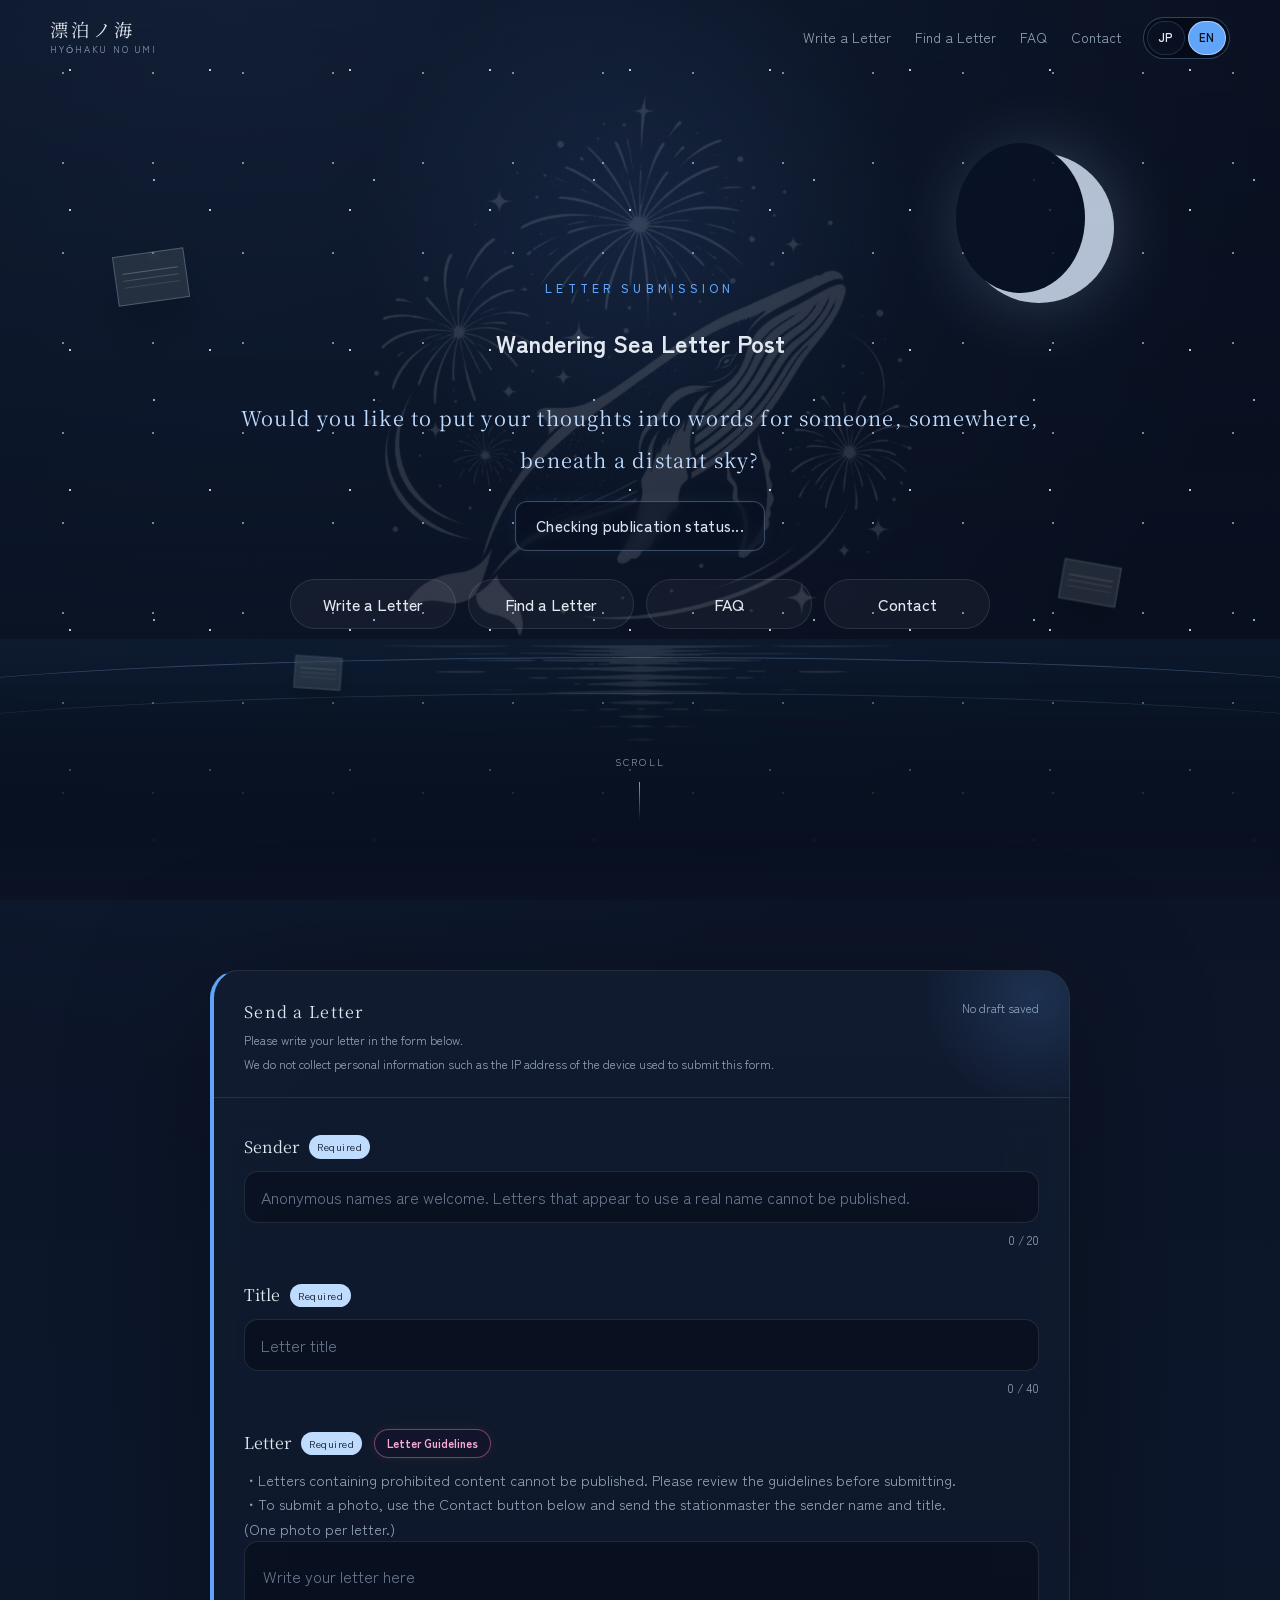
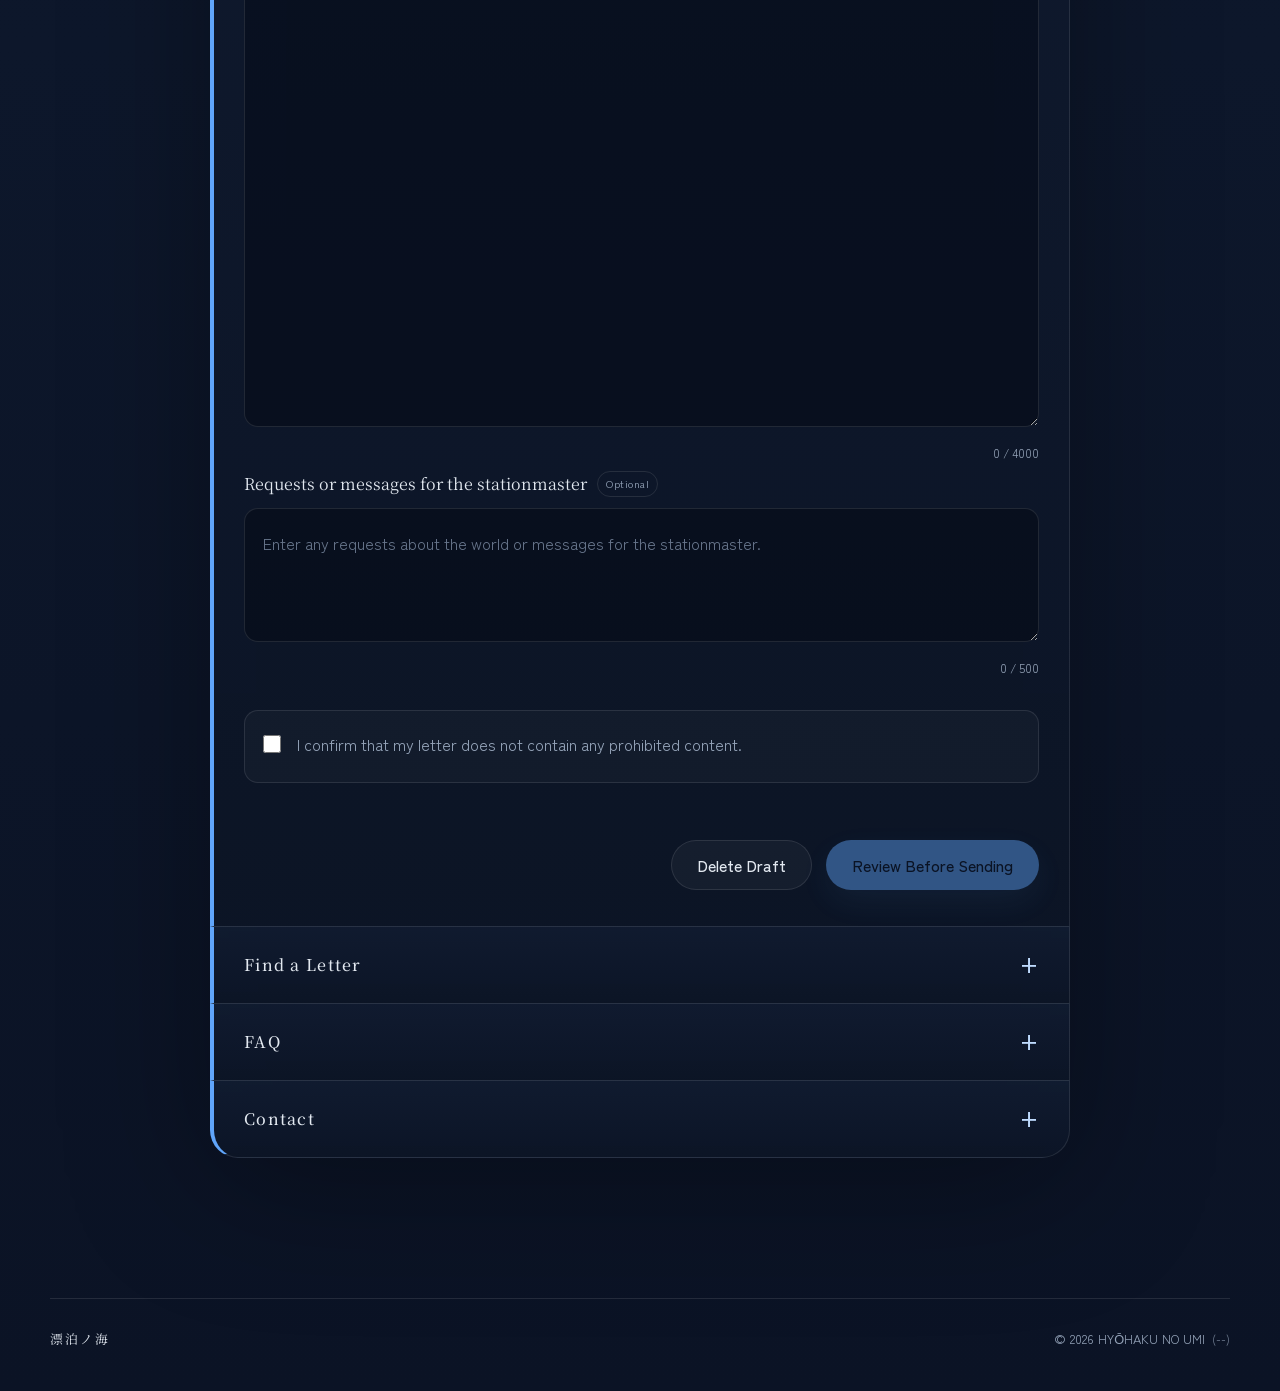
==== commit 861880c8: "a" ====
--- a/index.html
+++ b/index.html
@@ -412,7 +412,16 @@
 
   <footer class="site-footer">
     <a href="#top" aria-label="漂泊ノ海のトップへ戻る" data-i18n-aria-label="footer_top_aria">漂泊ノ海</a>
-    <p data-i18n="footer_copyright">© 2026 漂泊ノ海</p>
+    <p class="site-footer__copyright">
+      <span data-i18n="footer_copyright">© 2026 漂泊ノ海</span>
+      <span
+        class="site-footer__pending-count"
+        id="pendingReviewCount"
+        aria-hidden="true"
+      >
+        (--)
+      </span>
+    </p>
   </footer>
 
   <dialog
--- a/styles.css
+++ b/styles.css
@@ -1194,6 +1194,17 @@
   font-family: "Noto Serif JP", serif;
   text-decoration: none;
   letter-spacing: 0.16em;
+}
+
+.site-footer__copyright {
+  margin: 0;
+  white-space: nowrap;
+}
+
+.site-footer__pending-count {
+  margin-left: 0.25em;
+  font-size: 0.9em;
+  opacity: 0.72;
 }
 
 .letter-search-modal {
@@ -1817,16 +1828,17 @@
 
   .hero-actions {
     display: grid;
-    grid-template-columns: repeat(2, minmax(0, 1fr));
-    width: 100%;
+    grid-template-columns: 1fr;
+    width: min(100%, 320px);
+    margin-inline: auto;
     gap: 10px;
   }
 
   .hero-actions .button {
     width: 100%;
     min-width: 0;
-    height: 100%;
-    padding-inline: 10px;
+    min-height: 50px;
+    padding-inline: 16px;
     text-align: center;
     line-height: 1.45;
   }
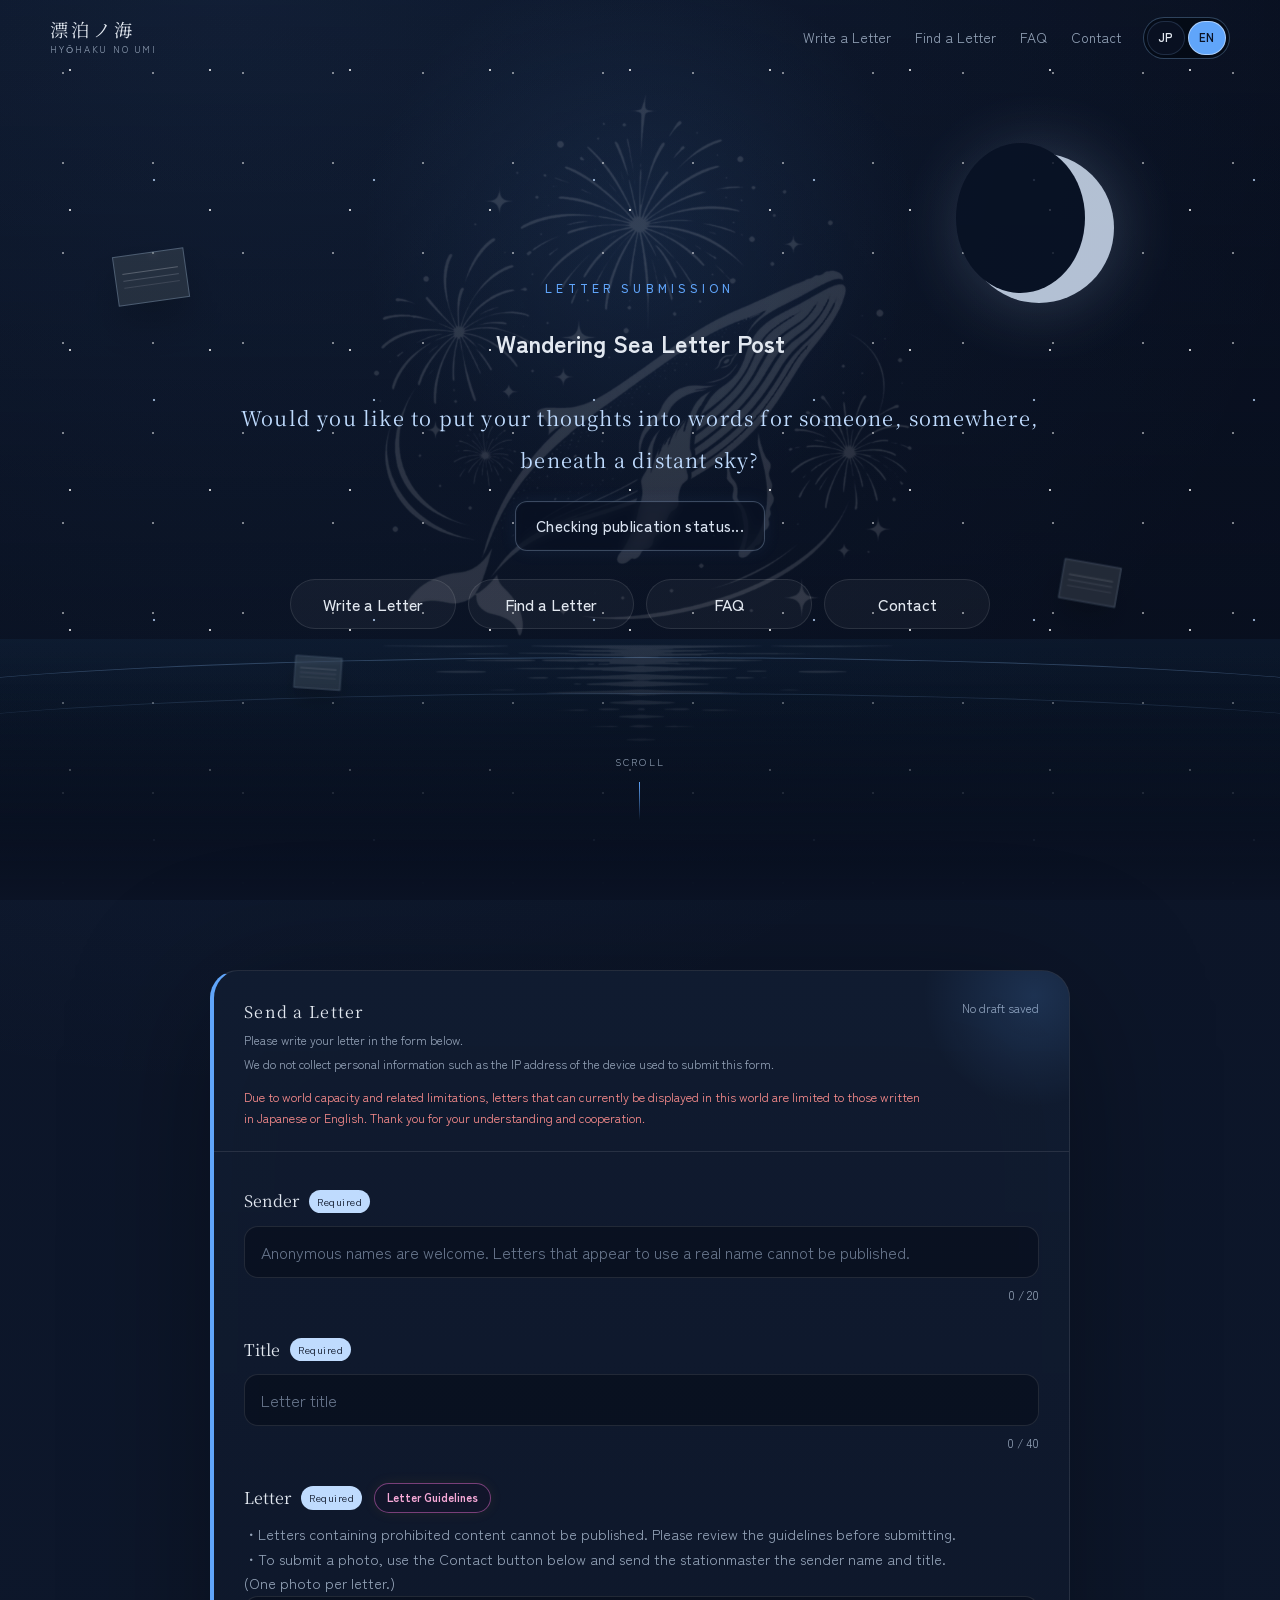
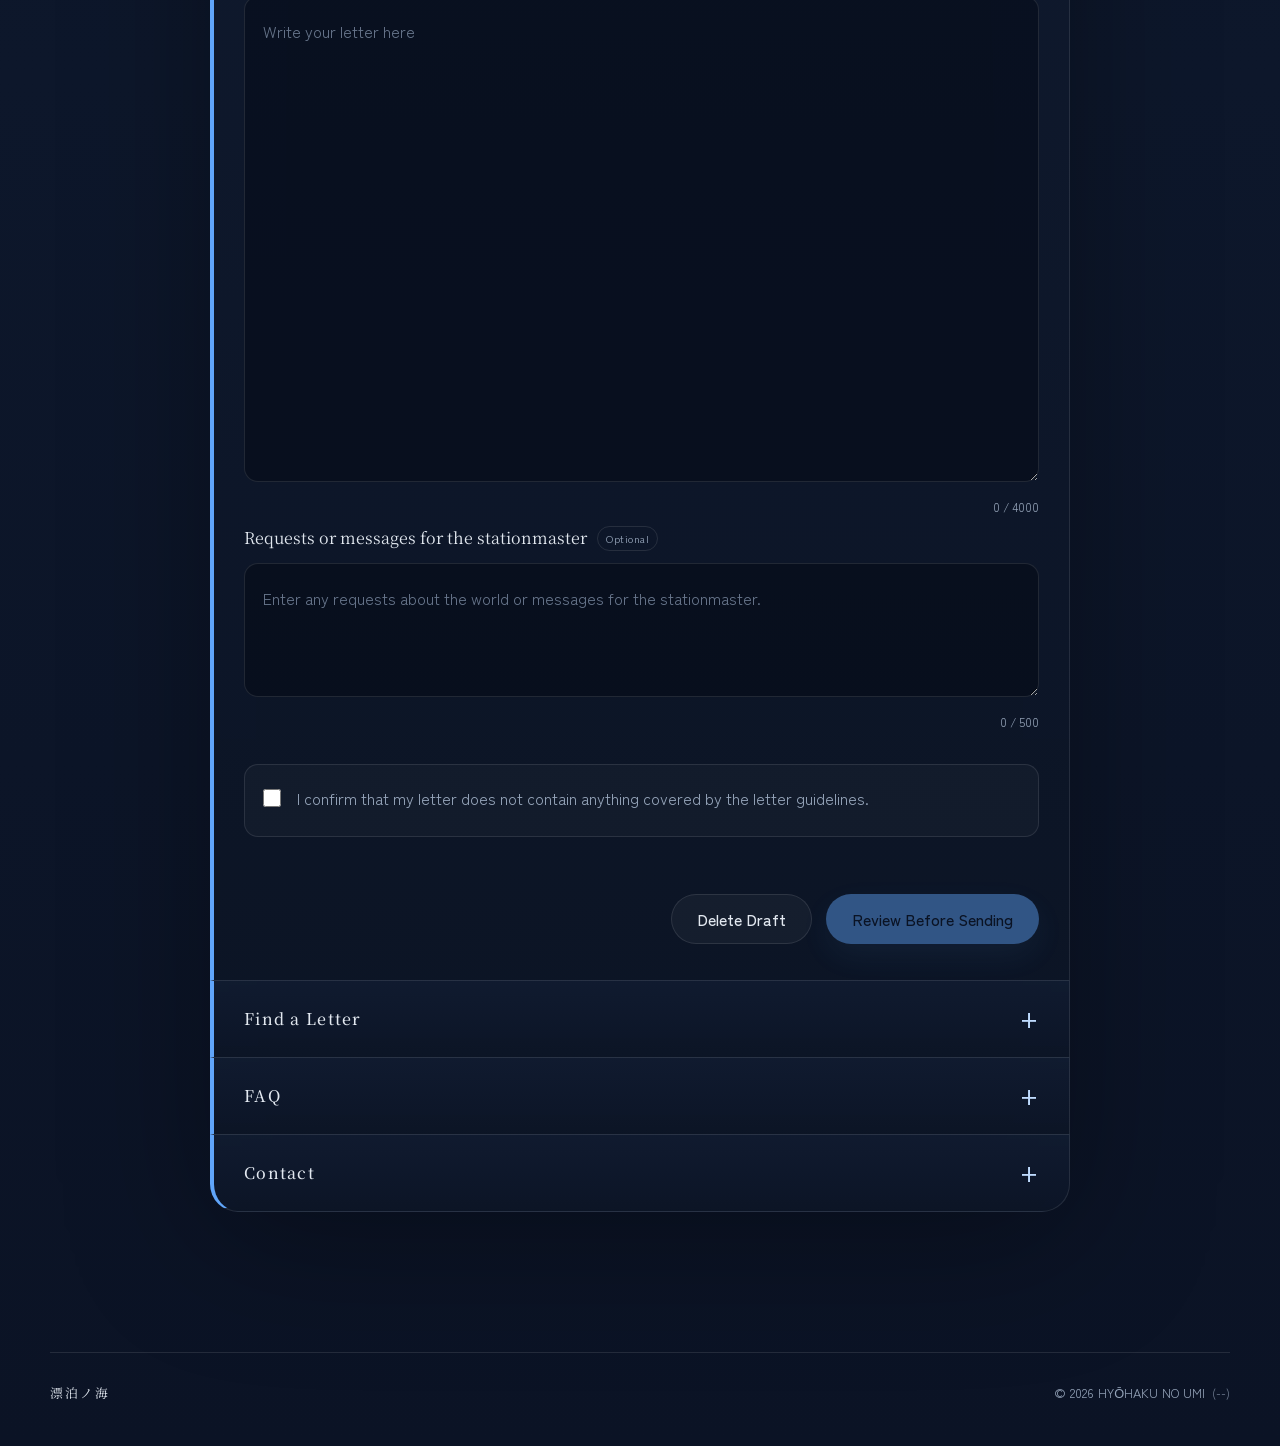
==== commit a2851e45: "あ" ====
--- a/index.html
+++ b/index.html
@@ -161,6 +161,9 @@
               <p data-i18n="submission_heading">お手紙を出す</p>
               <span class="field-note" data-i18n="submission_description">以下のフォームにお手紙をご記入ください。</span>
               <span class="field-note" data-i18n="submission_privacy">投函した端末のIPアドレス等、個人情報の収集は一切いたしません。</span>
+              <div class="submission-language-notice">
+                <span data-i18n="submission_language_notice">ワールド容量等の都合により、現在この海へ流せるお手紙は、日本語と英語で綴られたものに限らせていただいております。ご理解・ご協力をお願いいたします。</span>
+              </div>
             </div>
             <p class="draft-status" id="draftStatus" role="status" aria-live="polite" data-i18n="draft_none">下書き未保存</p>
           </div>
@@ -272,7 +275,7 @@
               <label class="check-field">
                 <input id="agreement" name="agreement" type="checkbox" required>
                 <span data-i18n="agreement_label">
-                  お手紙に禁止事項に該当する内容が含まれていないことを確認しました。
+                  お手紙に注意事項に該当する内容が含まれていないことを確認しました。
                 </span>
               </label>
               <p class="field-error" id="agreementError"></p>
--- a/styles.css
+++ b/styles.css
@@ -680,6 +680,23 @@
   font-size: 0.74rem;
   letter-spacing: 0;
   white-space: nowrap;
+}
+
+.submission-language-notice {
+  margin-top: 12px;
+  max-width: 680px;
+}
+
+.letter-panel__header .submission-language-notice span {
+  margin-top: 0;
+  color: #ff8f8f;
+  font-size: 0.78rem;
+  font-weight: 400;
+  line-height: 1.7;
+}
+
+.letter-panel__header .submission-language-notice__title {
+  margin-bottom: 2px;
 }
 
 #submissionForm {
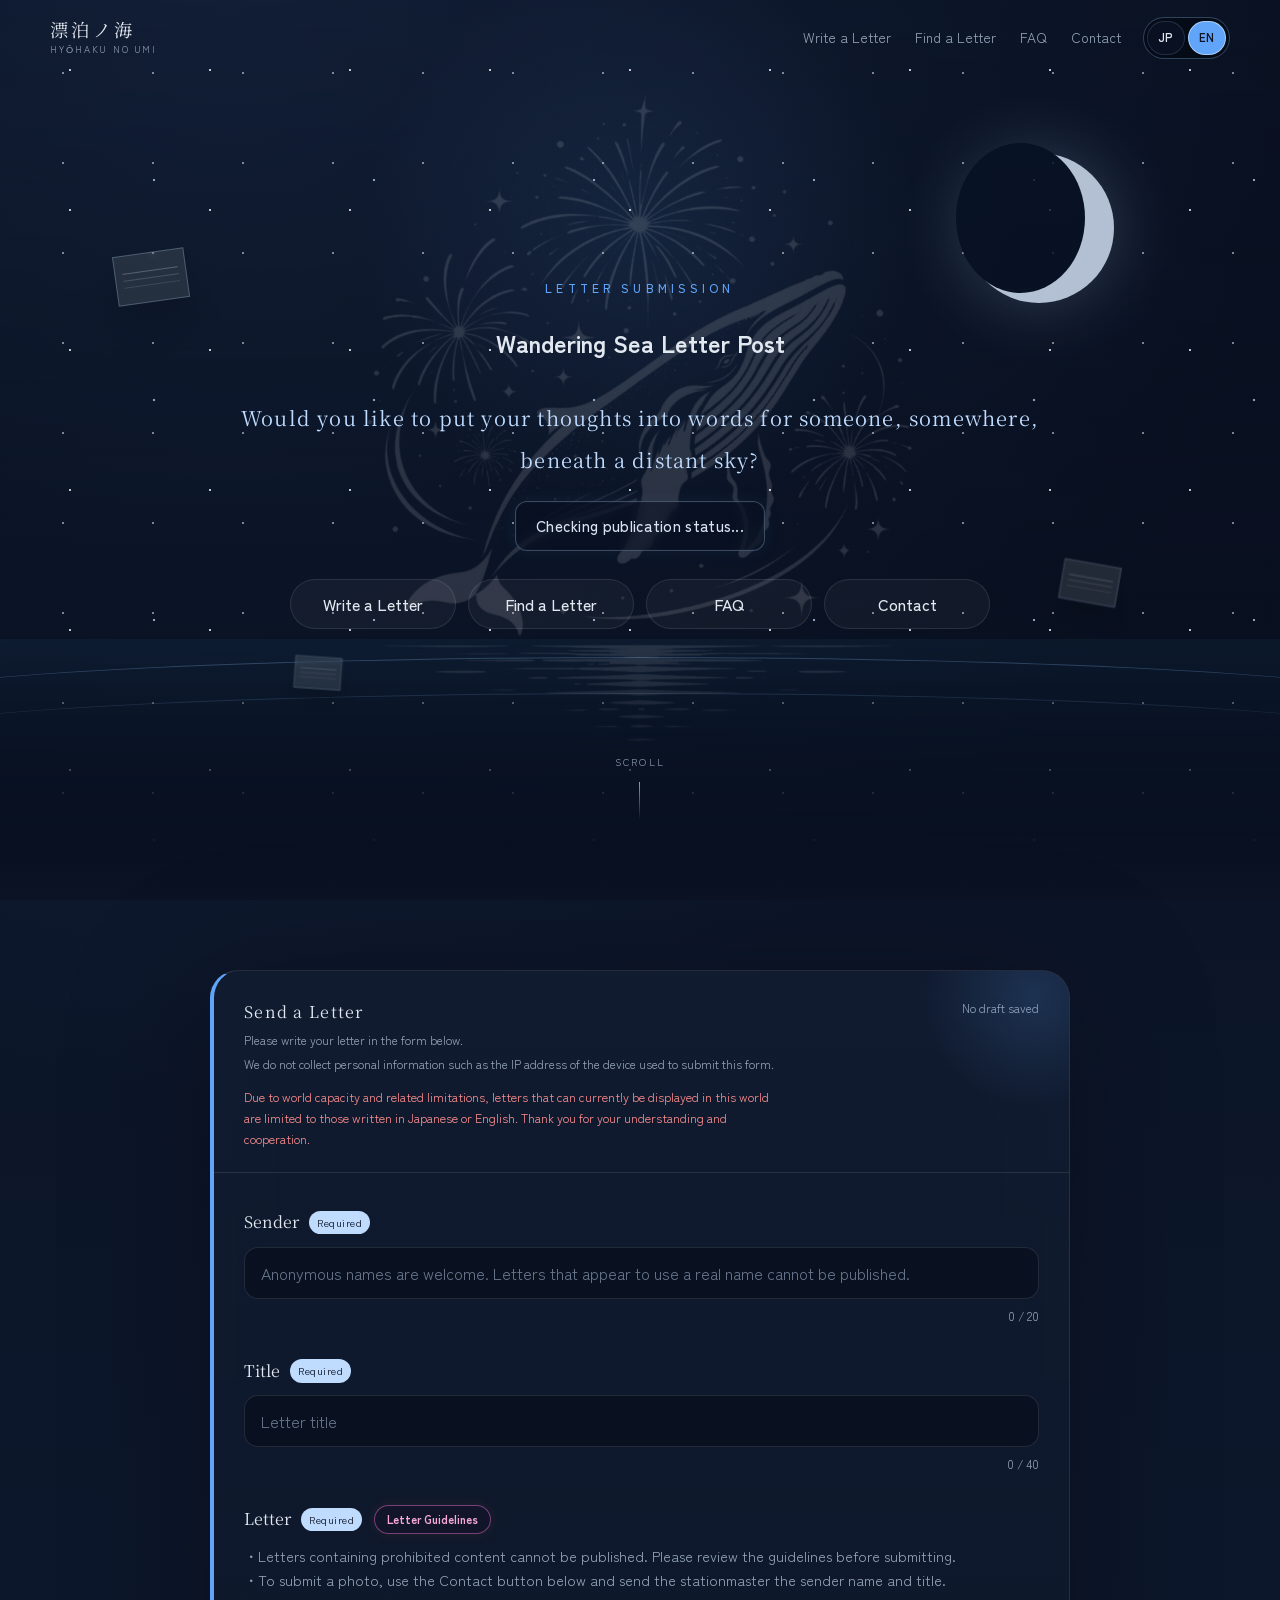
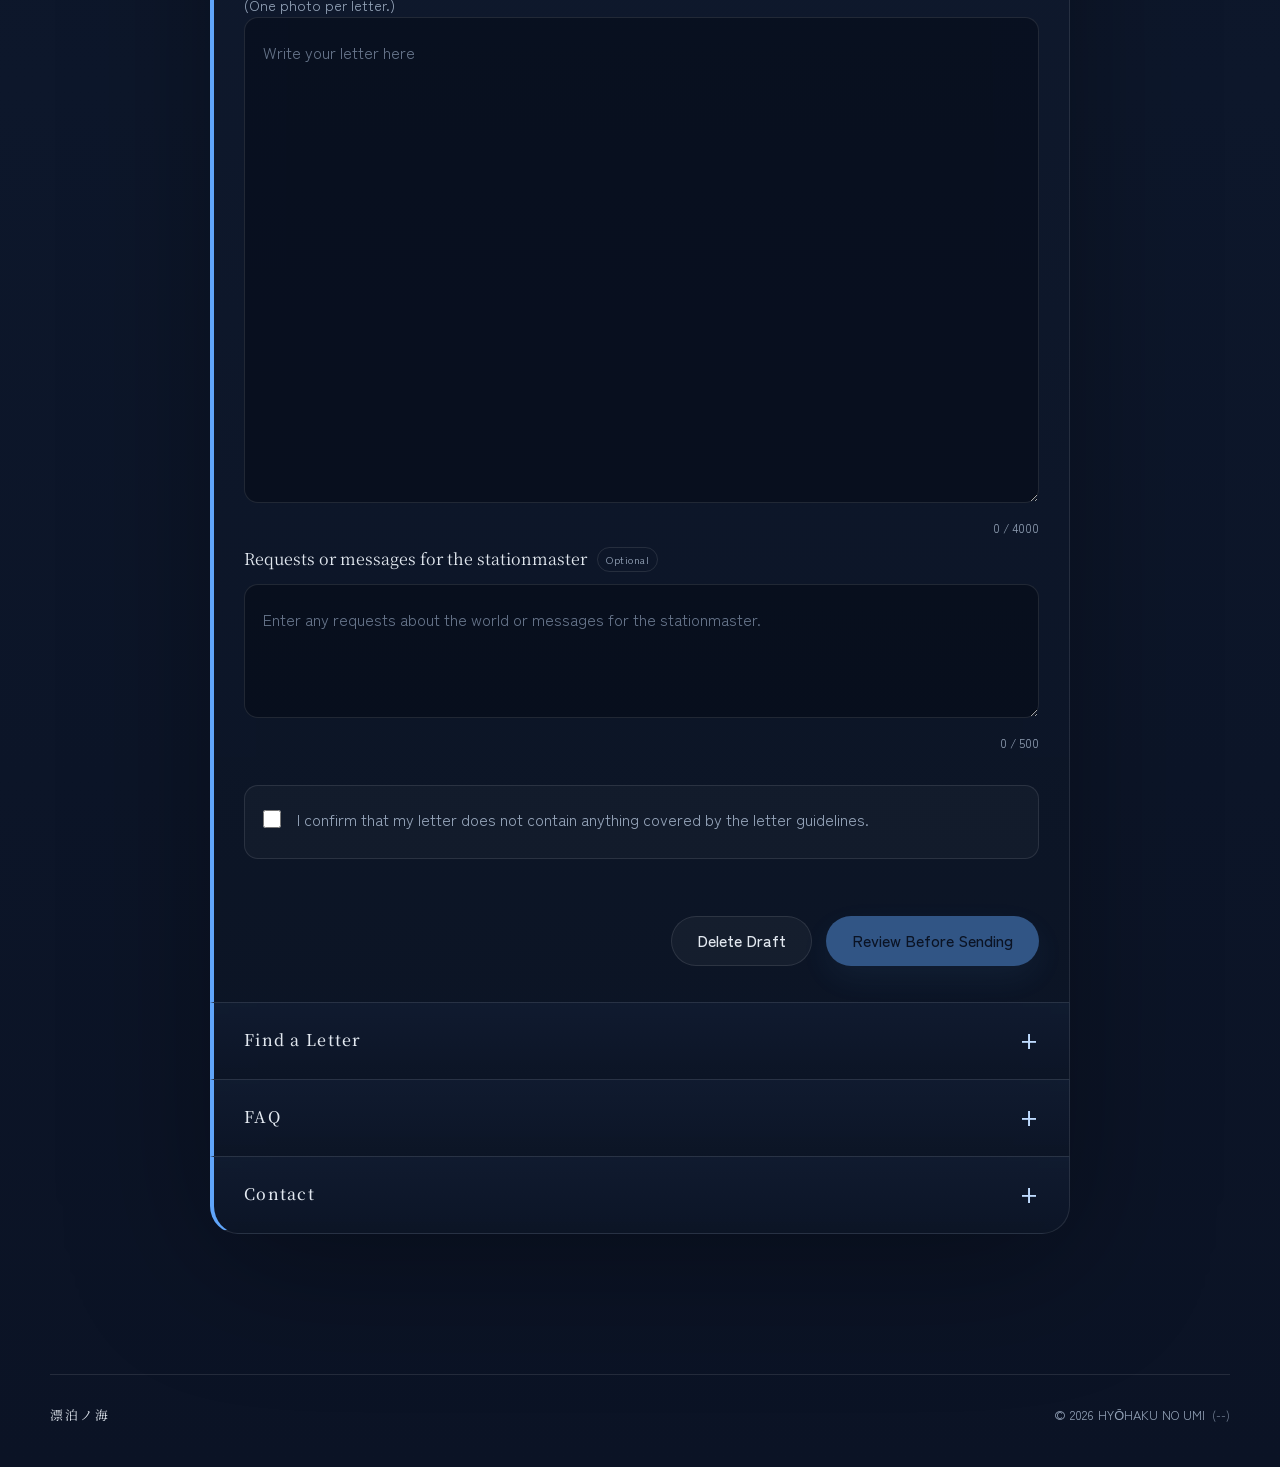
==== commit 05ecf07d: "a" ====
--- a/index.html
+++ b/index.html
@@ -162,7 +162,7 @@
               <span class="field-note" data-i18n="submission_description">以下のフォームにお手紙をご記入ください。</span>
               <span class="field-note" data-i18n="submission_privacy">投函した端末のIPアドレス等、個人情報の収集は一切いたしません。</span>
               <div class="submission-language-notice">
-                <span data-i18n="submission_language_notice">ワールド容量等の都合により、現在この海へ流せるお手紙は、日本語と英語で綴られたものに限らせていただいております。ご理解・ご協力をお願いいたします。</span>
+                <span data-i18n="submission_language_notice">ワールド容量等の都合により、現在この海へ流せるお手紙は日本語と英語で綴られたものに限らせていただいております。ご理解・ご協力をお願いいたします。</span>
               </div>
             </div>
             <p class="draft-status" id="draftStatus" role="status" aria-live="polite" data-i18n="draft_none">下書き未保存</p>
@@ -469,6 +469,15 @@
         </div>
       </article>
 
+      <div class="preview-sending" id="previewSending" role="status" aria-live="polite" hidden>
+        <span class="preview-sending__loader" aria-hidden="true"></span>
+        <div>
+          <p class="preview-sending__title" data-i18n="preview_sending_title">手紙を海へ流しています……</p>
+          <p class="preview-sending__message" data-i18n="preview_sending_message">現在投函内容を確認しているため、海へ流れるまで数秒から10秒程度かかる場合があります。</p>
+          <p class="preview-sending__wait" data-i18n="preview_sending_wait">画面の移動をせず、そのまましばらくお待ちください。</p>
+        </div>
+      </div>
+
       <div class="preview-modal__actions">
         <button class="button button--ghost" id="editButton" type="button" data-i18n="preview_edit">書き直す</button>
         <button class="button button--primary" id="submitLetterButton" type="button" data-i18n="preview_submit">この内容で海へ流す</button>
--- a/styles.css
+++ b/styles.css
@@ -653,12 +653,16 @@
 }
 
 .letter-panel__header {
-  display: flex;
+  display: grid;
+  grid-template-columns: minmax(0, 1fr) 240px;
   align-items: flex-start;
-  justify-content: space-between;
   gap: 20px;
   padding: 26px 30px 22px;
   border-bottom: 1px solid var(--line);
+}
+
+.letter-panel__header > div {
+  min-width: 0;
 }
 
 .letter-panel__header p {
@@ -675,10 +679,12 @@
 }
 
 .letter-panel__header .draft-status {
+  width: 240px;
   color: var(--text-sub);
   font-family: "Zen Kaku Gothic New", sans-serif;
   font-size: 0.74rem;
   letter-spacing: 0;
+  text-align: right;
   white-space: nowrap;
 }
 
@@ -1452,6 +1458,61 @@
   justify-content: flex-end;
   gap: 14px;
   padding: 22px 28px 28px;
+}
+
+.preview-sending {
+  display: flex;
+  align-items: flex-start;
+  gap: 16px;
+  margin: 20px 28px 0;
+  padding: 18px 20px;
+  color: var(--text-main);
+  background: rgba(147, 197, 253, 0.08);
+  border: 1px solid rgba(191, 219, 254, 0.24);
+  border-radius: 14px;
+}
+
+.preview-sending[hidden] {
+  display: none;
+}
+
+.preview-sending__loader {
+  width: 22px;
+  height: 22px;
+  flex: 0 0 auto;
+  margin-top: 2px;
+  border: 2px solid rgba(191, 219, 254, 0.28);
+  border-top-color: #bfdbfe;
+  border-radius: 50%;
+  animation: previewSendingSpin 0.9s linear infinite;
+}
+
+.preview-sending p {
+  margin: 0;
+}
+
+.preview-sending__title {
+  font-family: "Noto Serif JP", serif;
+  font-weight: 600;
+}
+
+.preview-sending__message,
+.preview-sending__wait {
+  margin-top: 8px !important;
+  color: var(--text-muted);
+  font-size: 0.88rem;
+  line-height: 1.75;
+}
+
+#previewModal.is-submitting #closePreviewButton:disabled {
+  cursor: not-allowed;
+  opacity: 0.48;
+}
+
+@keyframes previewSendingSpin {
+  to {
+    transform: rotate(360deg);
+  }
 }
 
 .submission-scene {
@@ -1915,7 +1976,13 @@
   }
 
   .letter-panel__header {
-    flex-direction: column;
+    grid-template-columns: minmax(0, 1fr);
+  }
+
+  .letter-panel__header .draft-status {
+    width: auto;
+    text-align: left;
+    white-space: normal;
   }
 
   textarea {
@@ -1949,6 +2016,11 @@
   .preview-modal__header,
   .preview-modal__actions {
     padding-inline: 18px;
+  }
+
+  .preview-sending {
+    margin-inline: 18px;
+    padding: 16px;
   }
 
   .letter-preview {
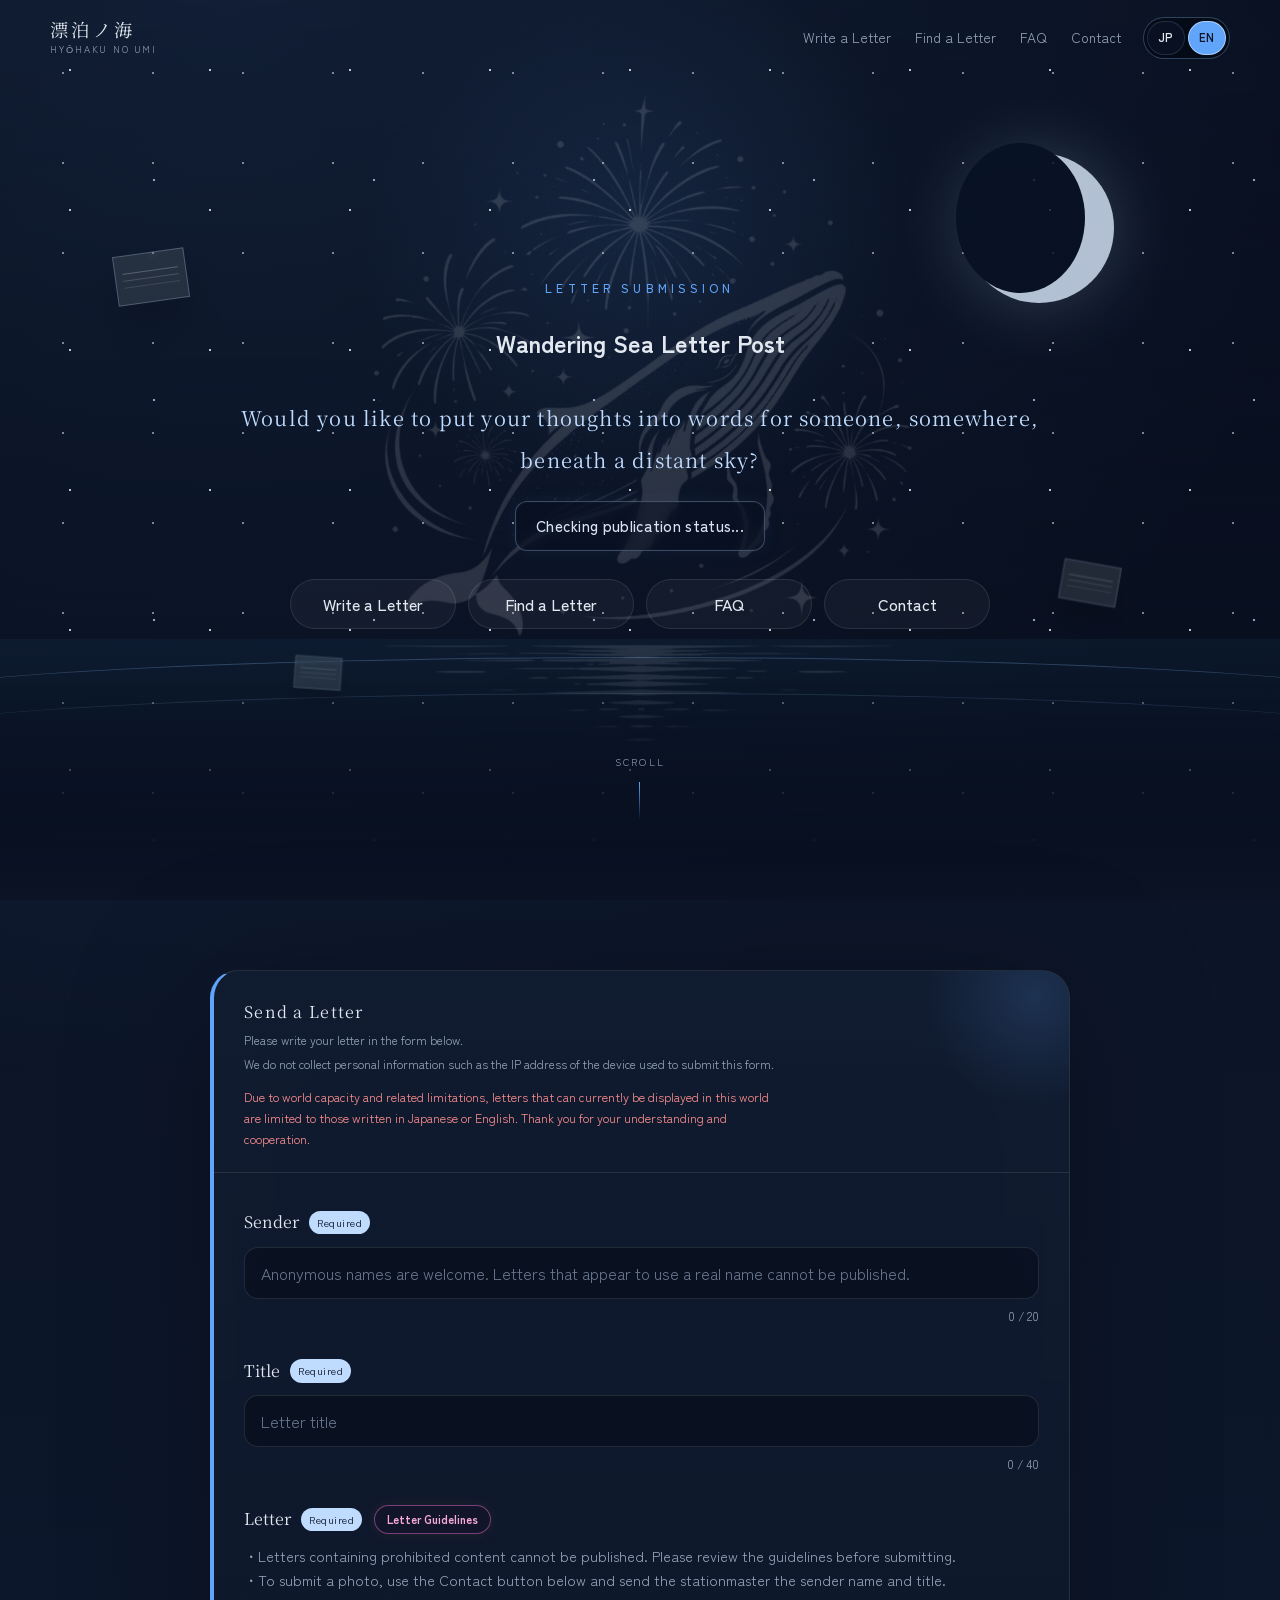
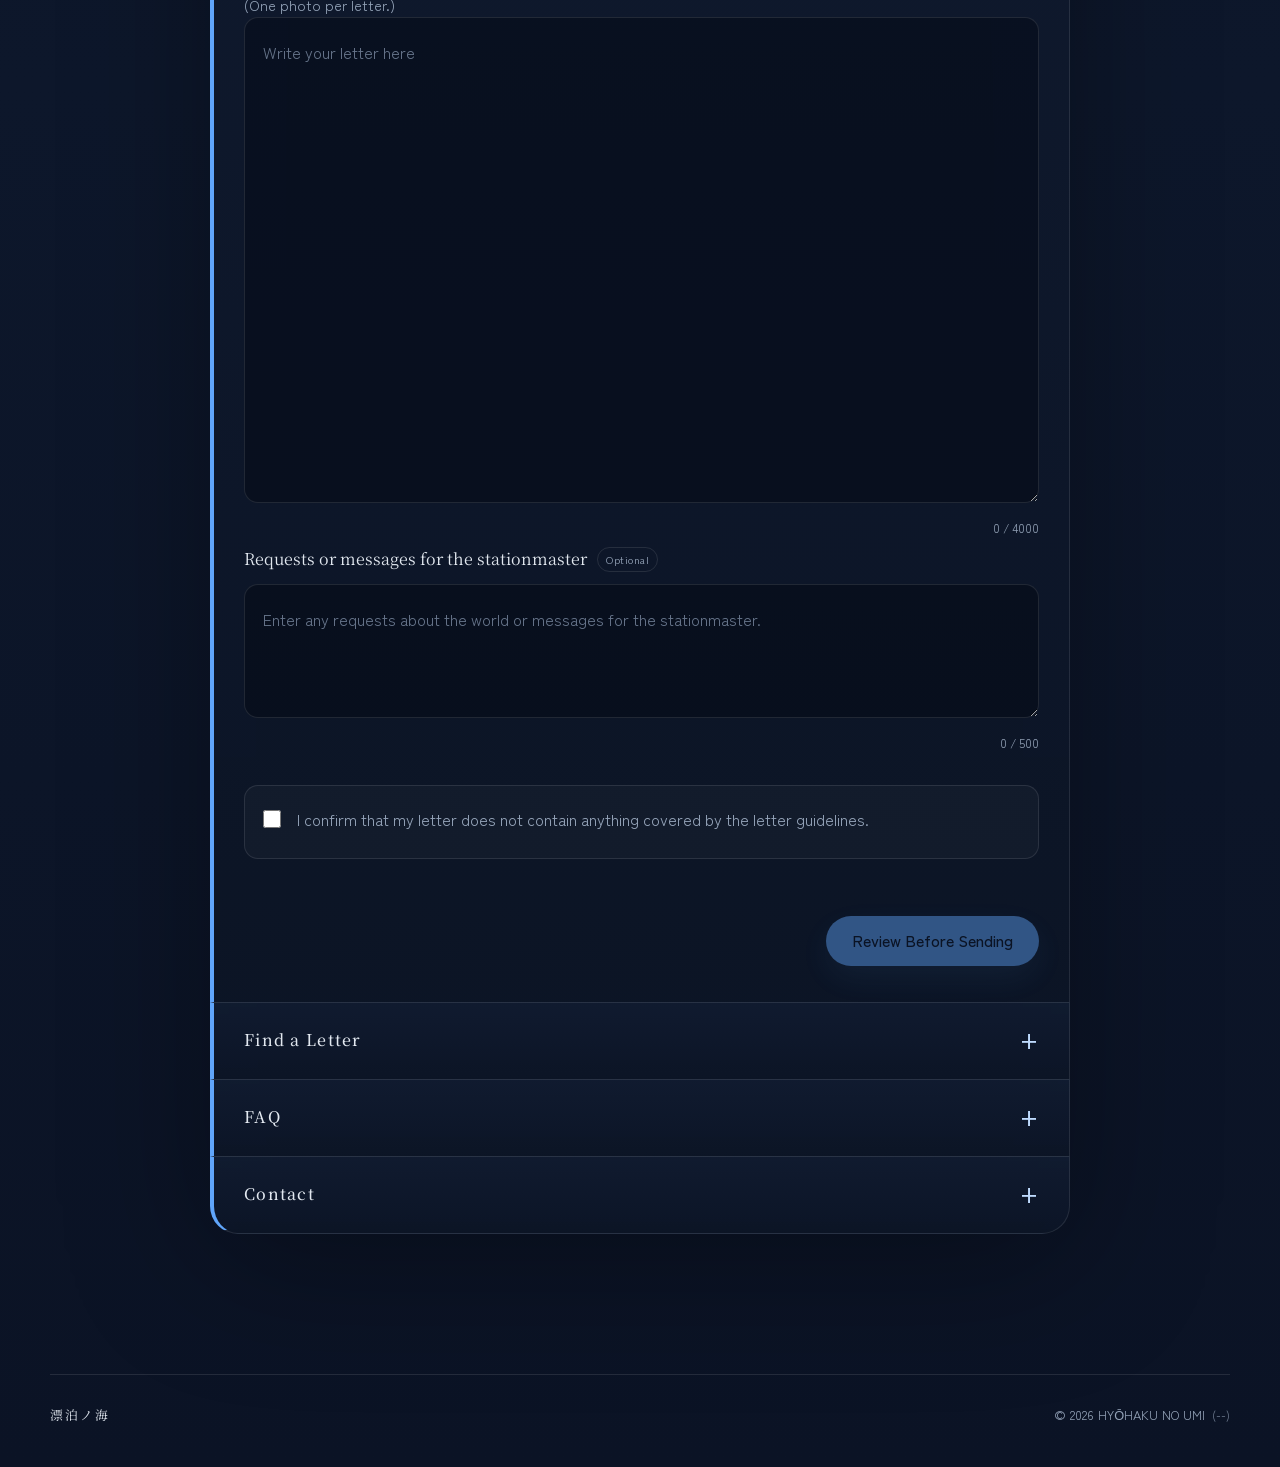
==== commit 7824628f: "a" ====
--- a/index.html
+++ b/index.html
@@ -165,7 +165,7 @@
                 <span data-i18n="submission_language_notice">ワールド容量等の都合により、現在この海へ流せるお手紙は日本語と英語で綴られたものに限らせていただいております。ご理解・ご協力をお願いいたします。</span>
               </div>
             </div>
-            <p class="draft-status" id="draftStatus" role="status" aria-live="polite" data-i18n="draft_none">下書き未保存</p>
+            <p class="draft-status" id="draftStatus" hidden role="status" aria-live="polite" data-i18n="draft_none">下書き未保存</p>
           </div>
 
           <form id="submissionForm" novalidate>
@@ -300,7 +300,7 @@
             <p class="sample-notice">
             </p>
             <div class="form-actions">
-              <button class="button button--ghost" id="clearDraftButton" type="button" data-i18n="clear_draft">下書きを消す</button>
+              <button class="button button--ghost" id="clearDraftButton" hidden type="button" data-i18n="clear_draft">下書きを消す</button>
               <button class="button button--primary" id="confirmSubmissionButton" type="submit" data-i18n="confirm_submission" disabled>投函前に確認する</button>
             </div>
           </form>
--- a/styles.css
+++ b/styles.css
@@ -676,6 +676,11 @@
   margin-top: 3px;
   color: var(--text-sub);
   font-size: 0.76rem;
+}
+
+#draftStatus[hidden],
+#clearDraftButton[hidden] {
+  display: none;
 }
 
 .letter-panel__header .draft-status {
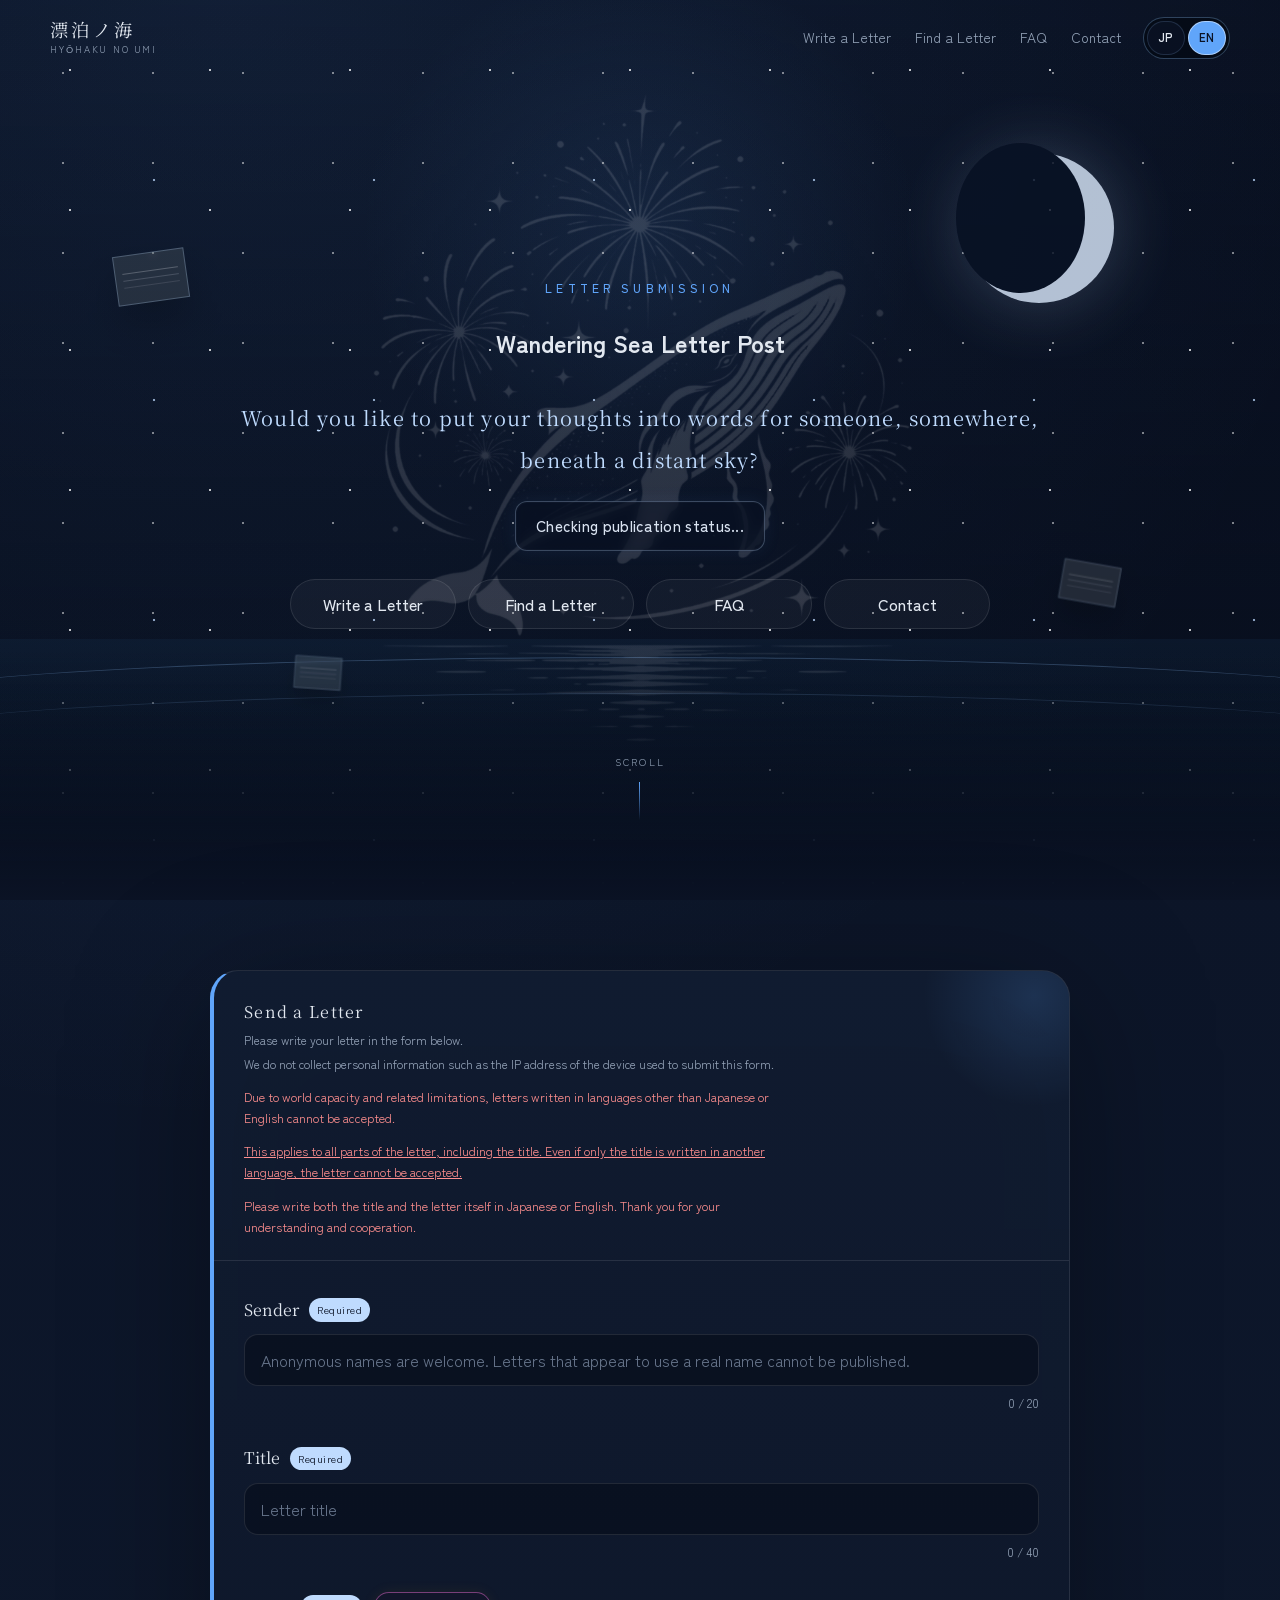
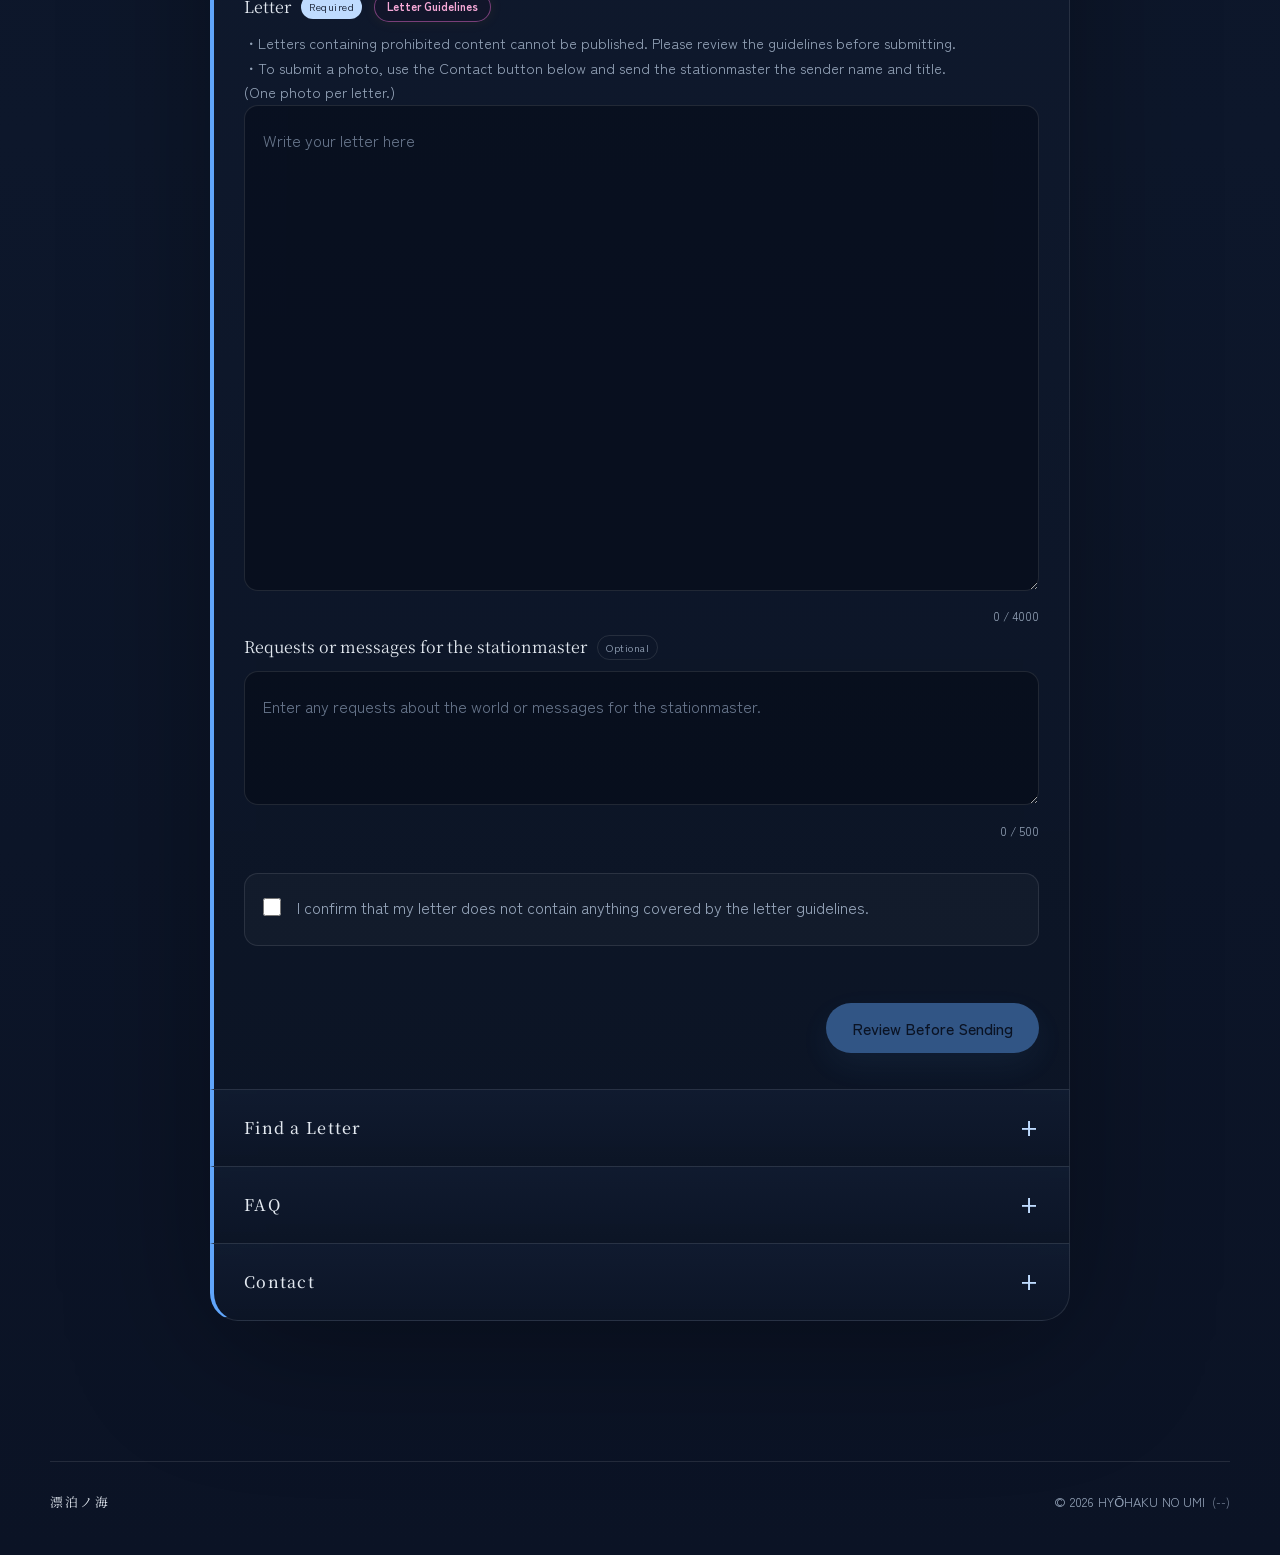
==== commit 64f8e70b: "a" ====
--- a/index.html
+++ b/index.html
@@ -163,6 +163,10 @@
               <span class="field-note" data-i18n="submission_privacy">投函した端末のIPアドレス等、個人情報の収集は一切いたしません。</span>
               <div class="submission-language-notice">
                 <span data-i18n="submission_language_notice">ワールド容量等の都合により、現在この海へ流せるお手紙は日本語と英語で綴られたものに限らせていただいております。ご理解・ご協力をお願いいたします。</span>
+                <div class="submission-language-notice__english" lang="en">
+                  <span class="submission-language-notice__emphasis" data-i18n="submission_language_notice_title_warning">This applies to all parts of the letter, including the title. Even if only the title is written in another language, the letter cannot be accepted.</span>
+                  <span data-i18n="submission_language_notice_closing">Please write both the title and the letter itself in Japanese or English. Thank you for your understanding and cooperation.</span>
+                </div>
               </div>
             </div>
             <p class="draft-status" id="draftStatus" hidden role="status" aria-live="polite" data-i18n="draft_none">下書き未保存</p>
--- a/styles.css
+++ b/styles.css
@@ -704,6 +704,23 @@
   font-size: 0.78rem;
   font-weight: 400;
   line-height: 1.7;
+}
+
+.submission-language-notice__english {
+  display: none;
+}
+
+html[lang="en"] .submission-language-notice__english {
+  display: block;
+}
+
+.letter-panel__header .submission-language-notice__english span {
+  margin-top: 12px;
+}
+
+.letter-panel__header .submission-language-notice__emphasis {
+  font-weight: 700;
+  text-decoration: underline;
 }
 
 .letter-panel__header .submission-language-notice__title {
